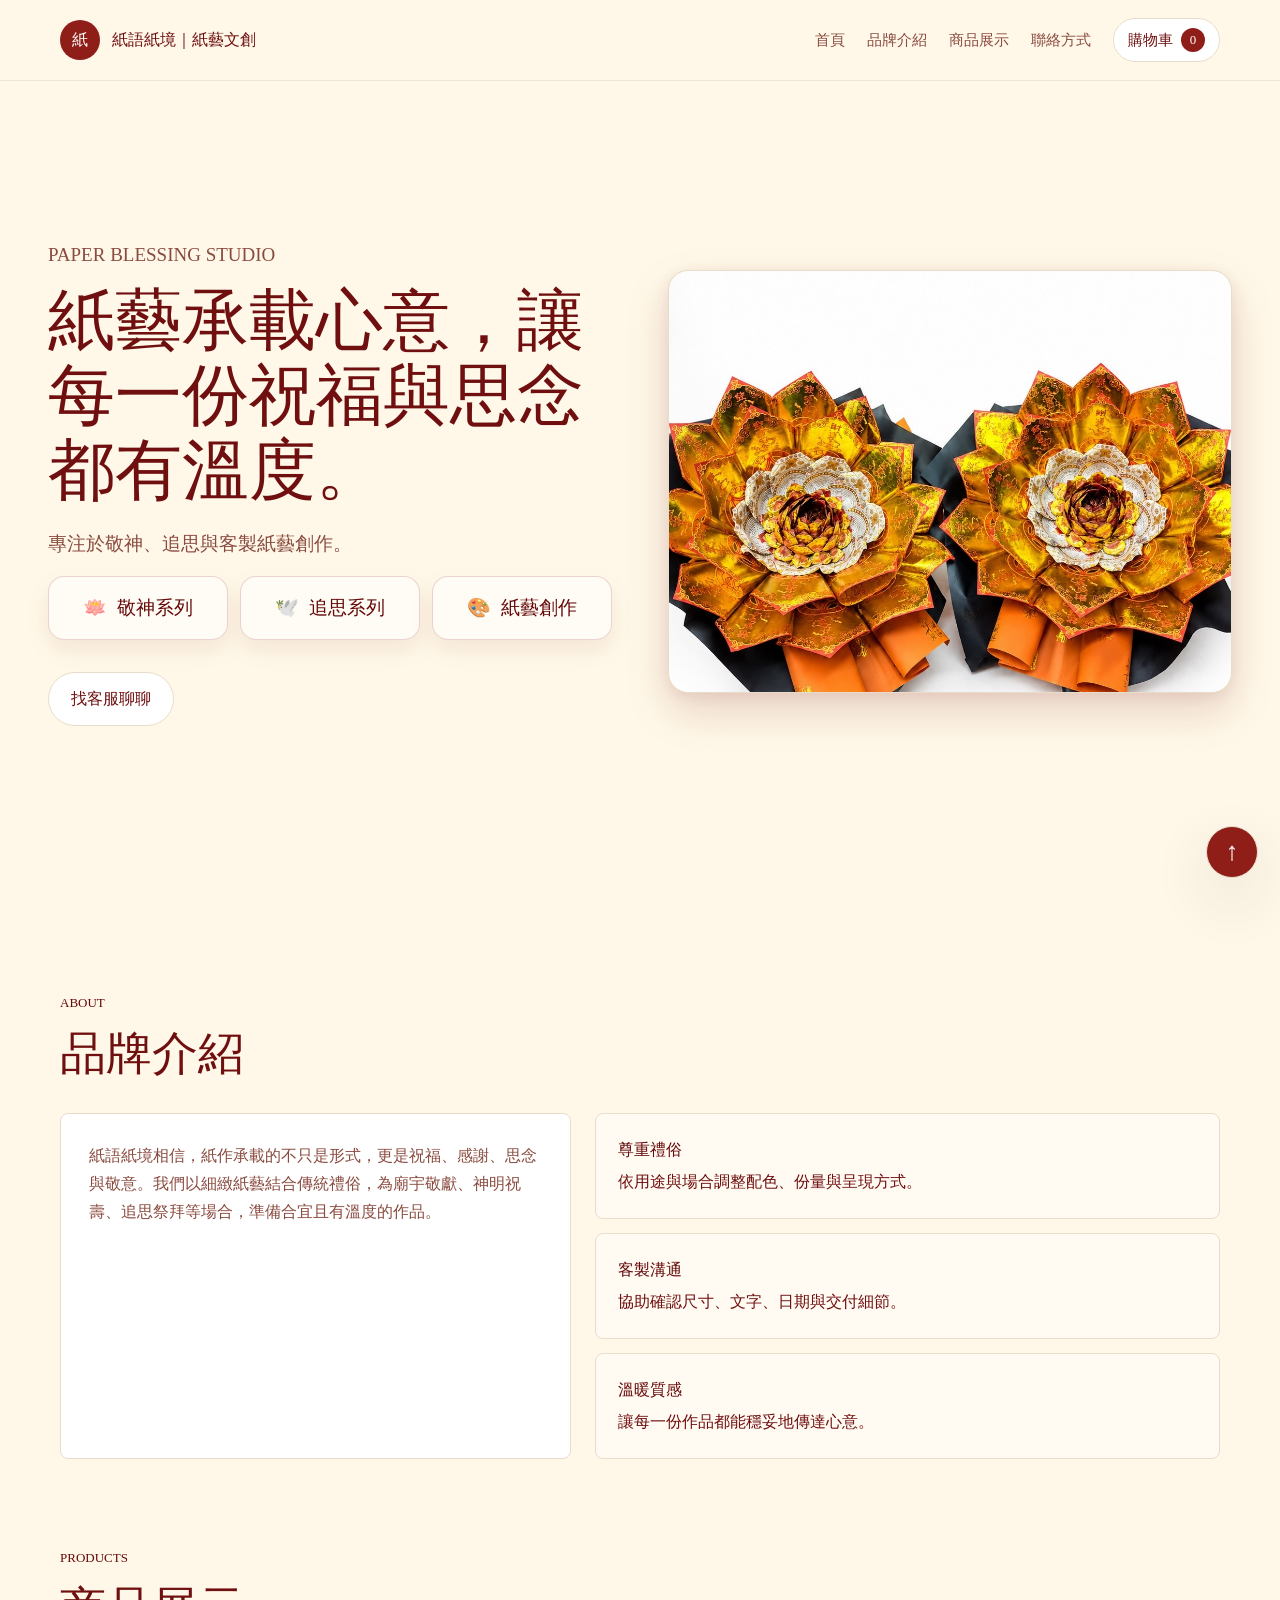
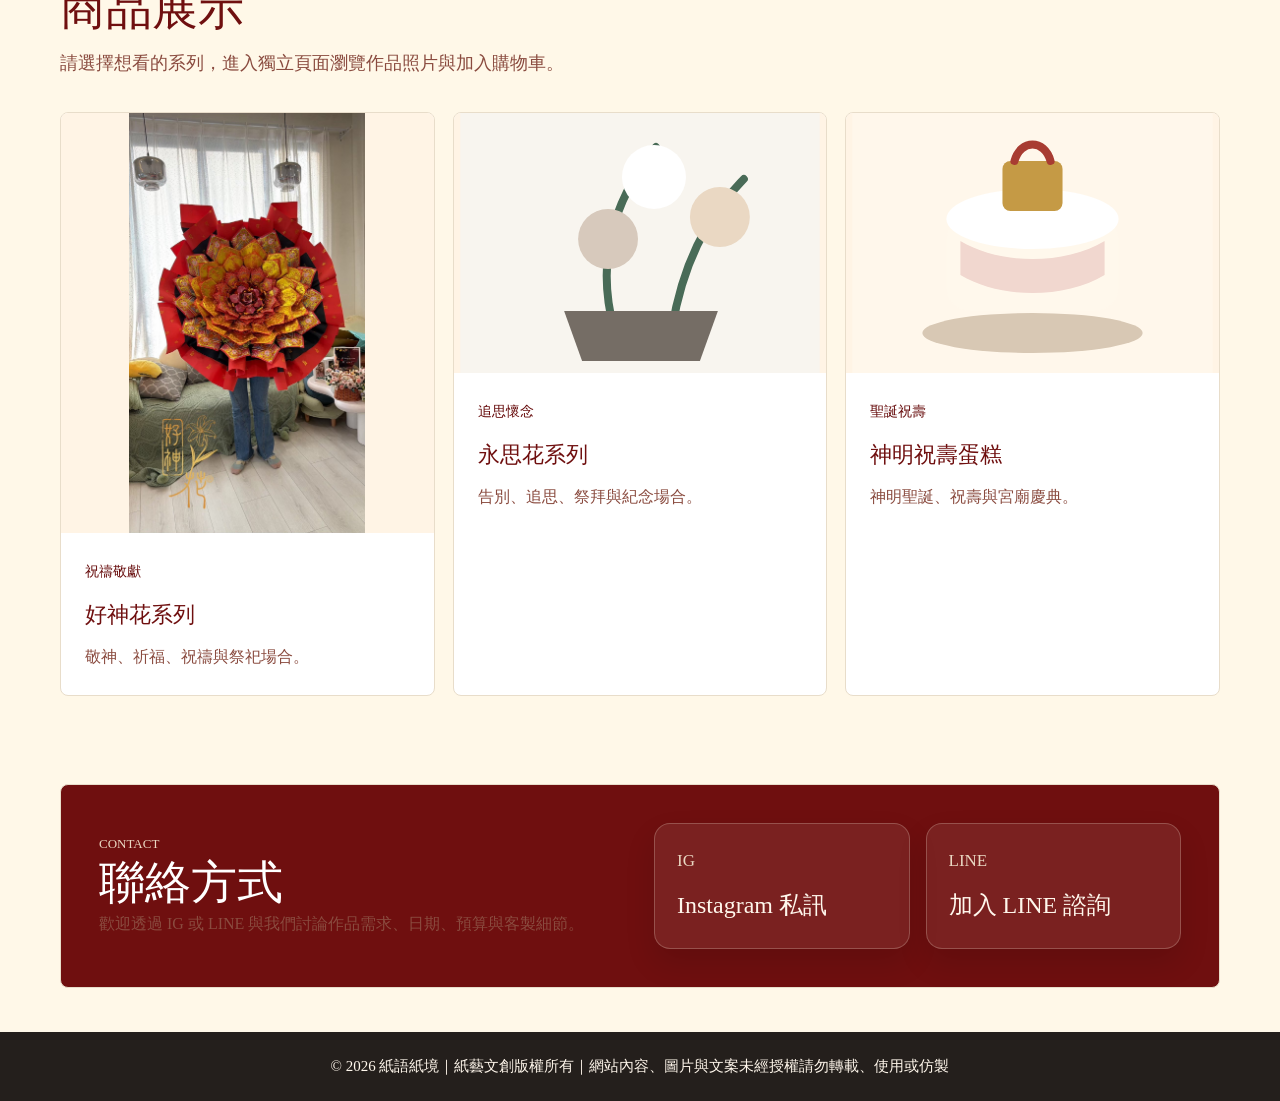
==== index.html @ ad684baf "Add files via upload" ====
<!doctype html>
<html lang="zh-Hant">
  <head>
    <meta charset="utf-8" />
    <meta name="viewport" content="width=device-width, initial-scale=1" />
    <title>紙語紙境｜紙藝文創｜好神花・永思花・神明祝壽蛋糕</title>
    <meta name="description" content="紙語紙境提供好神花、永思花與神明祝壽蛋糕，承接祝福、追思與敬意。" />
    <link rel="stylesheet" href="./styles.css" />
  </head>
  <body data-protect-page oncontextmenu="return false" onselectstart="return false" ondragstart="return false">
    <header class="site-header">
      <div class="wrap nav">
        <a class="brand" href="#home" aria-label="紙語紙境首頁"><span class="mark">紙</span><span>紙語紙境｜紙藝文創</span></a>
        <nav class="links" aria-label="主要導覽">
          <a href="#home">首頁</a>
          <a href="#about">品牌介紹</a>
          <a href="#products">商品展示</a>
          <a href="#contact">聯絡方式</a>
          <button class="cart-button" type="button" data-cart-open aria-label="開啟購物車">購物車 <span data-cart-count>0</span></button>
        </nav>
      </div>
    </header>
    <main>
      <section id="home" class="wrap hero">
        <div><p class="eyebrow">Paper Blessing Studio</p><h1>紙藝承載心意，讓每一份祝福與思念都有溫度。</h1><p class="hero-subtitle">專注於敬神、追思與客製紙藝創作。</p><div class="hero-series-cards" aria-label="服務分類"><a href="./god-flower.html">🪷<span>敬神系列</span></a><a href="./memorial-flower.html">🕊️<span>追思系列</span></a><a href="./index.html#products">🎨<span>紙藝創作</span></a></div><div class="actions"><a class="btn secondary" href="#contact">找客服聊聊</a></div></div>
        <div class="visual"><img oncontextmenu="return false" draggable="false" src="./assets/home-hero-flowers.jpg" alt="好神花紙藝花作品" /></div>
      </section>
      <section id="about" class="wrap section"><div class="heading"><p class="eyebrow">About</p><h2>品牌介紹</h2></div><div class="about-grid"><div class="panel"><p>紙語紙境相信，紙作承載的不只是形式，更是祝福、感謝、思念與敬意。我們以細緻紙藝結合傳統禮俗，為廟宇敬獻、神明祝壽、追思祭拜等場合，準備合宜且有溫度的作品。</p></div><ul class="values"><li><strong>尊重禮俗</strong><span>依用途與場合調整配色、份量與呈現方式。</span></li><li><strong>客製溝通</strong><span>協助確認尺寸、文字、日期與交付細節。</span></li><li><strong>溫暖質感</strong><span>讓每一份作品都能穩妥地傳達心意。</span></li></ul></div></section>
                  <section id="products" class="wrap section">
        <div class="heading">
          <p class="eyebrow">Products</p>
          <h2>商品展示</h2>
          <p class="section-note">請選擇想看的系列，進入獨立頁面瀏覽作品照片與加入購物車。</p>
        </div>
        <div class="series-link-grid">
          <a class="series-link-card" href="./god-flower.html">
            <img oncontextmenu="return false" draggable="false" src="./assets/god-flower-real.jpg" alt="好神花系列" />
            <div><span class="tag">祝禱敬獻</span><h3>好神花系列</h3><p>敬神、祈福、祝禱與祭祀場合。</p></div>
          </a>
          <a class="series-link-card" href="./memorial-flower.html">
            <img oncontextmenu="return false" draggable="false" src="./assets/memorial-flower.svg" alt="永思花系列" />
            <div><span class="tag">追思懷念</span><h3>永思花系列</h3><p>告別、追思、祭拜與紀念場合。</p></div>
          </a>
          <a class="series-link-card" href="./blessing-cake.html">
            <img oncontextmenu="return false" draggable="false" src="./assets/blessing-cake.svg" alt="神明祝壽蛋糕" />
            <div><span class="tag">聖誕祝壽</span><h3>神明祝壽蛋糕</h3><p>神明聖誕、祝壽與宮廟慶典。</p></div>
          </a>
        </div>
      </section>

<section id="contact" class="wrap section"><div class="contact contact-cards-section"><div><p class="eyebrow">Contact</p><h2>聯絡方式</h2><p>歡迎透過 IG 或 LINE 與我們討論作品需求、日期、預算與客製細節。</p></div><div class="contact-card-grid"><a class="contact-card-button" href="https://www.instagram.com/" target="_blank" rel="noopener"><span>IG</span><strong>Instagram 私訊</strong></a><a class="contact-card-button" href="https://line.me/R/ti/p/@paperblessing" target="_blank" rel="noopener"><span>LINE</span><strong>加入 LINE 諮詢</strong></a></div></div></section>
    </main>
    <aside class="cart-drawer" data-cart-drawer aria-hidden="true" aria-label="購物車"><div class="cart-panel"><div class="cart-head"><div><p class="eyebrow">Cart</p><h2>購物車</h2></div><button class="icon-btn" type="button" data-cart-close aria-label="關閉購物車">×</button></div><div class="cart-items" data-cart-items></div><form class="order-form" data-order-form><label>姓名<input name="name" type="text" placeholder="請輸入姓名" required /></label><label>電話<input name="phone" type="tel" placeholder="請輸入聯絡電話" required /></label><label>需求日期<input name="date" type="date" /></label><label>備註<textarea name="note" rows="4" placeholder="用途、地點、預算、想要的色系或尺寸"></textarea></label><button class="btn primary" type="submit">產生訂單內容</button></form><div class="order-output" data-order-output hidden><strong>訂單內容</strong><textarea data-order-text rows="8" readonly></textarea><button class="btn secondary" type="button" data-copy-order>複製訂單內容</button></div></div></aside>
    <footer class="site-footer simple-footer">
      <div class="wrap copyright-line">© 2026 紙語紙境｜紙藝文創版權所有｜網站內容、圖片與文案未經授權請勿轉載、使用或仿製</div>
    </footer>
    <script src="./script.js"></script>
      <button class="back-top is-visible" type="button" data-back-top aria-label="回到最上方">↑</button>
  </body>
</html>
---- styles.css ----
@font-face{font-family:"851 Tegaki";src:local("851 Tegaki"),local("851手寫"),local("851 手寫"),url("./assets/fonts/851tegaki-zatsu-normal.woff") format("woff");font-weight:400;font-style:normal;font-display:block}
:root{--brand-font:"851 Tegaki","851 手寫","851手寫","DFKai-SB","標楷體",serif;--ink:#6f0f0f;--muted:#8a4b3f;--paper:#fff8e8;--white:#fff;--line:#e8ddca;--red:#8f1d18;--redDark:#650909;--gold:#c59a45;--green:#496b57;--blush:#f1d7cf;--shadow:0 22px 60px rgba(41,35,31,.12)}*{box-sizing:border-box}html{scroll-behavior:smooth}body{margin:0;background:var(--paper);color:var(--ink);font-family:var(--brand-font);line-height:1.75}body.cart-open{overflow:hidden}button,input,textarea{font:inherit}a{color:inherit;text-decoration:none}img{display:block;max-width:100%}.wrap{width:min(1160px,calc(100% - 40px));margin:auto}.site-header{position:sticky;top:0;z-index:10;background:rgba(251,247,239,.94);backdrop-filter:blur(14px);border-bottom:1px solid rgba(232,221,202,.7)}.nav{display:flex;align-items:center;justify-content:space-between;padding:18px 0}.brand{display:flex;align-items:center;gap:12px;font-weight:900}.mark{display:grid;place-items:center;width:40px;height:40px;border-radius:50%;background:var(--red);color:white}.links{display:flex;align-items:center;gap:22px;color:var(--muted);font-size:15px}.links a:hover{color:var(--redDark)}.cart-button{display:inline-flex;align-items:center;gap:8px;border:1px solid var(--line);border-radius:999px;background:white;color:var(--ink);padding:8px 14px;font-weight:900;cursor:pointer}.cart-button span{display:grid;place-items:center;min-width:24px;height:24px;border-radius:999px;background:var(--red);color:white;font-size:13px}.hero{display:grid;grid-template-columns:1fr 1fr;gap:48px;align-items:center;min-height:calc(100vh - 77px);padding:54px 0 76px}.eyebrow{margin:0 0 12px;color:var(--redDark);font-size:13px;font-weight:900;text-transform:uppercase}h1,h2,h3,p{overflow-wrap:anywhere}h1{margin:0;font-size:clamp(40px,6.6vw,76px);line-height:1.08}h2{margin:0;font-size:clamp(30px,4vw,46px);line-height:1.18}h3{margin:0 0 8px;font-size:22px}.hero p{max-width:620px;color:var(--muted);font-size:19px}.actions{display:flex;flex-wrap:wrap;gap:14px;margin-top:32px}.btn,.small-btn{display:inline-flex;align-items:center;justify-content:center;border:0;cursor:pointer;font-weight:900}.btn{min-height:48px;padding:12px 22px;border-radius:999px}.small-btn{min-height:40px;padding:10px 15px;border-radius:999px;background:var(--red);color:white}.primary{background:var(--red);color:white;box-shadow:0 14px 28px rgba(168,60,50,.22)}.secondary{background:white;border:1px solid var(--line);color:var(--ink)}.visual{overflow:hidden;border:1px solid var(--line);border-radius:8px;background:white;box-shadow:var(--shadow)}.section{padding:88px 0 0}.heading{max-width:760px;margin-bottom:32px}.about-grid{display:grid;grid-template-columns:.9fr 1.1fr;gap:24px}.panel,.card,.contact{border:1px solid var(--line);border-radius:8px;background:white}.panel{padding:28px}.panel p,.card p,.contact p{margin:0;color:var(--muted)}.values{display:grid;gap:14px;margin:0;padding:0;list-style:none}.values li{padding:22px;border:1px solid var(--line);border-radius:8px;background:#fffaf2}.values strong{display:block;color:var(--redDark);margin-bottom:4px}.products{display:grid;grid-template-columns:repeat(3,1fr);gap:18px}.art{display:grid;place-items:center;min-height:220px;background:#fff4e5}.art img{width:100%;height:auto;max-height:520px;object-fit:contain;background:#fff4e5}.body{padding:24px}.tag{display:inline-flex;margin-bottom:12px;color:var(--redDark);font-size:14px;font-weight:900}.product-action{display:flex;align-items:center;justify-content:space-between;gap:14px;margin-top:20px;color:var(--redDark);font-weight:900}.contact{display:grid;grid-template-columns:1fr auto;gap:28px;align-items:center;margin-bottom:44px;padding:38px;background:var(--ink);color:white}.contact .eyebrow,.contact p{color:#ead8c3}.contact-list{display:grid;gap:8px;margin-top:18px;color:#fff7ec}.site-footer{margin-top:36px;background:#241f1c;color:#fff7ec}.footer-grid{display:grid;grid-template-columns:1.35fr 1fr 1fr 1.15fr;gap:28px;padding:42px 0 30px}.footer-brand p{max-width:360px;margin:16px 0 0;color:#ead8c3}.site-footer h3{margin:0 0 12px;font-size:18px;color:white}.site-footer ul{display:grid;gap:8px;margin:0;padding:0;list-style:none;color:#ead8c3}.footer-bottom{display:flex;justify-content:space-between;gap:18px;padding:20px 0;border-top:1px solid rgba(232,216,195,.22);color:#d8c8b4}.cart-drawer{position:fixed;inset:0;z-index:30;display:none;background:rgba(41,35,31,.42);backdrop-filter:blur(4px)}.cart-drawer.is-open{display:block}.cart-panel{position:absolute;right:0;top:0;width:min(100%,460px);height:100%;overflow:auto;background:var(--paper);box-shadow:var(--shadow);padding:26px}.cart-head{display:flex;align-items:flex-start;justify-content:space-between;gap:18px;margin-bottom:20px}.icon-btn{width:42px;height:42px;border:1px solid var(--line);border-radius:50%;background:white;color:var(--ink);font-size:28px;line-height:1;cursor:pointer}.cart-items{display:grid;gap:12px;margin-bottom:20px}.cart-empty{padding:18px;border:1px dashed var(--line);border-radius:8px;color:var(--muted);background:white}.cart-item{display:grid;grid-template-columns:1fr auto;gap:12px;align-items:center;padding:16px;border:1px solid var(--line);border-radius:8px;background:white}.cart-item strong{display:block}.qty{display:flex;align-items:center;gap:8px}.qty button{width:30px;height:30px;border:1px solid var(--line);border-radius:50%;background:#fffaf2;cursor:pointer}.remove{grid-column:1 / -1;justify-self:start;border:0;background:transparent;color:var(--redDark);font-weight:900;cursor:pointer;padding:0}.order-form{display:grid;gap:12px}.order-form label{display:grid;gap:6px;color:var(--ink);font-weight:900}.order-form input,.order-form textarea,.order-output textarea{width:100%;border:1px solid var(--line);border-radius:8px;background:white;color:var(--ink);padding:12px}.order-output{display:grid;gap:10px;margin-top:18px}.order-output textarea{resize:vertical}.toast{position:fixed;left:50%;bottom:24px;z-index:40;transform:translateX(-50%);padding:12px 18px;border-radius:999px;background:var(--ink);color:white;box-shadow:var(--shadow);font-weight:900}@media(max-width:880px){.nav{align-items:flex-start;flex-direction:column;gap:14px}.links{flex-wrap:wrap}.hero,.about-grid,.contact{grid-template-columns:1fr}.hero{min-height:auto}.products,.series-link-grid,.gallery-grid{grid-template-columns:1fr}.series-layout{grid-template-columns:1fr}.series-copy{position:static}.photo-grid{grid-template-columns:1fr}.footer-grid{grid-template-columns:1fr 1fr}.footer-bottom{flex-direction:column}}@media(max-width:520px){.wrap{width:min(100% - 28px,1160px)}h1{font-size:39px}.btn{width:100%}.contact{padding:24px}.product-action{align-items:flex-start;flex-direction:column}.small-btn{width:100%}.cart-panel{padding:20px}.footer-grid{grid-template-columns:1fr}}
.card:first-child .art{background:#fff4e5}.card:first-child .art img{padding:0;max-height:none}

.section-note{margin:12px 0 0;color:var(--muted);font-size:18px}.product-tabs{display:flex;flex-wrap:wrap;gap:12px;margin:0 0 22px}.tab-button{min-height:46px;padding:10px 18px;border:1px solid var(--line);border-radius:999px;background:white;color:var(--ink);font-weight:900;cursor:pointer}.tab-button.is-active{background:var(--red);border-color:var(--red);color:white;box-shadow:0 12px 24px rgba(168,60,50,.18)}.series-panels{border:1px solid var(--line);border-radius:8px;background:white;overflow:hidden}.series-panel{padding:28px}.series-layout{display:grid;grid-template-columns:320px 1fr;gap:26px;align-items:start}.series-copy{position:sticky;top:118px;padding:22px;border:1px solid var(--line);border-radius:8px;background:#fffaf2}.series-copy p{margin:0;color:var(--muted)}.photo-grid{display:grid;grid-template-columns:repeat(2,minmax(0,1fr));gap:18px}.photo-card{margin:0;border:1px solid var(--line);border-radius:8px;background:#fffaf2;overflow:hidden}.photo-card img{width:100%;height:auto;object-fit:contain;background:#fffaf2}.large-photo{grid-column:1 / -1}.photo-card figcaption{padding:12px 14px;color:var(--muted);font-weight:900}.empty-photo{display:grid;place-items:center;min-height:260px;border:1px dashed var(--line);border-radius:8px;background:#fffaf2;color:var(--muted);font-weight:900;text-align:center;padding:20px}

.simple-footer{margin-top:36px;background:#241f1c;color:#fff7ec}.copyright-line{padding:22px 0;text-align:center;font-size:15px;line-height:1.7}

.series-link-grid{display:grid;grid-template-columns:repeat(3,minmax(0,1fr));gap:18px}.series-link-card{overflow:hidden;border:1px solid var(--line);border-radius:8px;background:white;transition:transform .18s ease,box-shadow .18s ease}.series-link-card:hover{transform:translateY(-3px);box-shadow:var(--shadow)}.series-link-card img{width:100%;height:260px;object-fit:contain;background:#fff4e5}.series-link-card:first-child img{height:auto;max-height:420px;object-fit:contain}.series-link-card div{padding:24px}.series-link-card p{margin:0;color:var(--muted)}.series-hero-page{padding:60px 0 8px}.back-link{display:inline-flex;margin-bottom:22px;color:var(--redDark);font-weight:900}.series-page-heading{max-width:820px}.series-page-heading p{color:var(--muted);font-size:19px}.series-gallery-section{padding-top:56px}.gallery-grid{display:grid;grid-template-columns:repeat(2,minmax(0,1fr));gap:20px}.gallery-card{margin:0;border:1px solid var(--line);border-radius:8px;background:white;overflow:hidden}.gallery-card img{width:100%;height:auto;object-fit:contain;background:#fff4e5}.featured-gallery{grid-column:1 / -1}.gallery-card figcaption{padding:14px 16px;color:var(--muted);font-weight:900}

.back-top{position:fixed;right:22px;bottom:22px;z-index:999;display:grid;place-items:center;width:52px;height:52px;border:1px solid var(--line);border-radius:50%;background:var(--red);color:white;box-shadow:var(--shadow);font-size:26px;font-weight:900;cursor:pointer;opacity:1;pointer-events:auto;transform:none;transition:background .18s ease}.back-top.is-visible{opacity:1;pointer-events:auto;transform:none}.back-top:hover{background:var(--redDark)}@media(max-width:520px){.back-top{right:16px;bottom:16px;width:44px;height:44px}}

body[data-protect-page]{-webkit-user-select:none;-moz-user-select:none;user-select:none;-webkit-touch-callout:none}body[data-protect-page] img{-webkit-user-drag:none;user-drag:none;pointer-events:none}input,textarea{user-select:text;-webkit-user-select:text;-moz-user-select:text}

.hero .visual img{width:100%;height:auto;object-fit:contain;background:#fff4e5}

.hero-subtitle{margin-bottom:10px}.hero-keywords{display:flex;flex-wrap:wrap;gap:8px 10px;max-width:640px;margin:0 0 28px;color:var(--muted);font-size:19px;line-height:1.7}.hero-keywords span{display:inline-flex;white-space:nowrap}.hero-keywords span:not(:last-child)::after{content:"｜";margin-left:10px;color:#b79a7d}@media(max-width:520px){.hero-keywords{font-size:17px;gap:6px 8px}.hero-keywords span:not(:last-child)::after{margin-left:8px}}

/* force 851 font */
html,body,button,input,textarea,select,a,h1,h2,h3,p,span,li,strong,small,figcaption{font-family:var(--brand-font)!important}

/* refined paper palette and lighter handwriting weight */
html,body{background:#fff8e8;color:#6f0f0f;font-synthesis:none;text-rendering:optimizeLegibility}h1,h2,h3,.brand,.links,.eyebrow,.tag,.btn,.small-btn,.cart-button,strong{font-weight:400!important}.btn,.small-btn,.cart-button{letter-spacing:0}.hero p,.section-note,.hero-keywords,.panel p,.card p,.contact p{color:#8a4b3f}.site-header{background:rgba(255,248,232,.94)}

/* hero visual fine tuning */
.hero h1{font-size:clamp(36px,5.8vw,67px);line-height:1.12}.hero .visual{border-radius:20px;box-shadow:0 18px 44px rgba(111,15,15,.16),0 4px 14px rgba(111,15,15,.08)}.hero .visual img{border-radius:20px}
@media(max-width:520px){.hero h1{font-size:35px}}

.hero-series-cards{display:grid;grid-template-columns:repeat(3,minmax(0,1fr));gap:12px;max-width:620px;margin:16px 0 30px}.hero-series-cards a{display:flex;align-items:center;gap:10px;min-height:62px;padding:14px 16px;border:1px solid rgba(143,29,24,.18);border-radius:16px;background:rgba(255,255,255,.58);box-shadow:0 10px 24px rgba(111,15,15,.08);color:var(--redDark);font-size:19px}.hero-series-cards a span{white-space:nowrap}.hero-series-cards a:hover{transform:translateY(-2px);box-shadow:0 14px 30px rgba(111,15,15,.12)}@media(max-width:720px){.hero-series-cards{grid-template-columns:1fr}.hero-series-cards a{justify-content:center}}

/* hero 50-50 layout and centered category cards */
.hero{grid-template-columns:minmax(0,1fr) minmax(0,1fr)!important}.hero > div{min-width:0}.hero-series-cards a{justify-content:center;text-align:center}.hero-series-cards a span{display:inline-flex;text-align:center}.hero .visual{width:100%}.hero .visual img{width:100%;display:block}

/* strict hero 50-50 layout */
@media (min-width: 881px){
  .hero.wrap{width:min(1480px,calc(100% - 80px));grid-template-columns:calc(50% - 24px) calc(50% - 24px)!important;gap:48px!important;align-items:center}
  .hero.wrap > div:first-child,.hero.wrap > .visual{width:100%;max-width:none;min-width:0}
  .hero .visual{justify-self:stretch;align-self:center}
  .hero .visual img{width:100%;height:auto;display:block}
}

/* balanced hero image frame */
@media (min-width: 881px){
  .hero.wrap{width:min(1440px,calc(100% - 96px));grid-template-columns:minmax(0,1fr) minmax(0,1fr)!important;gap:56px!important;align-items:center}
  .hero .visual{width:100%;aspect-ratio:4/3;overflow:hidden;border-radius:20px;background:#fff8e8}
  .hero .visual img{width:100%;height:100%!important;object-fit:cover;object-position:center;border-radius:20px}
}

.contact-cards-section{grid-template-columns:1fr 1fr}.contact-card-grid{display:grid;grid-template-columns:repeat(2,minmax(0,1fr));gap:16px}.contact-card-button{display:grid;gap:8px;align-content:center;min-height:116px;padding:22px;border:1px solid rgba(255,248,232,.22);border-radius:16px;background:rgba(255,248,232,.08);color:#fff7ec;box-shadow:0 14px 30px rgba(0,0,0,.12);transition:transform .18s ease,background .18s ease}.contact-card-button:hover{transform:translateY(-2px);background:rgba(255,248,232,.14)}.contact-card-button span{font-size:17px;color:#ead8c3}.contact-card-button strong{font-size:24px;font-weight:400!important}@media(max-width:880px){.contact-cards-section{grid-template-columns:1fr}.contact-card-grid{grid-template-columns:1fr}}
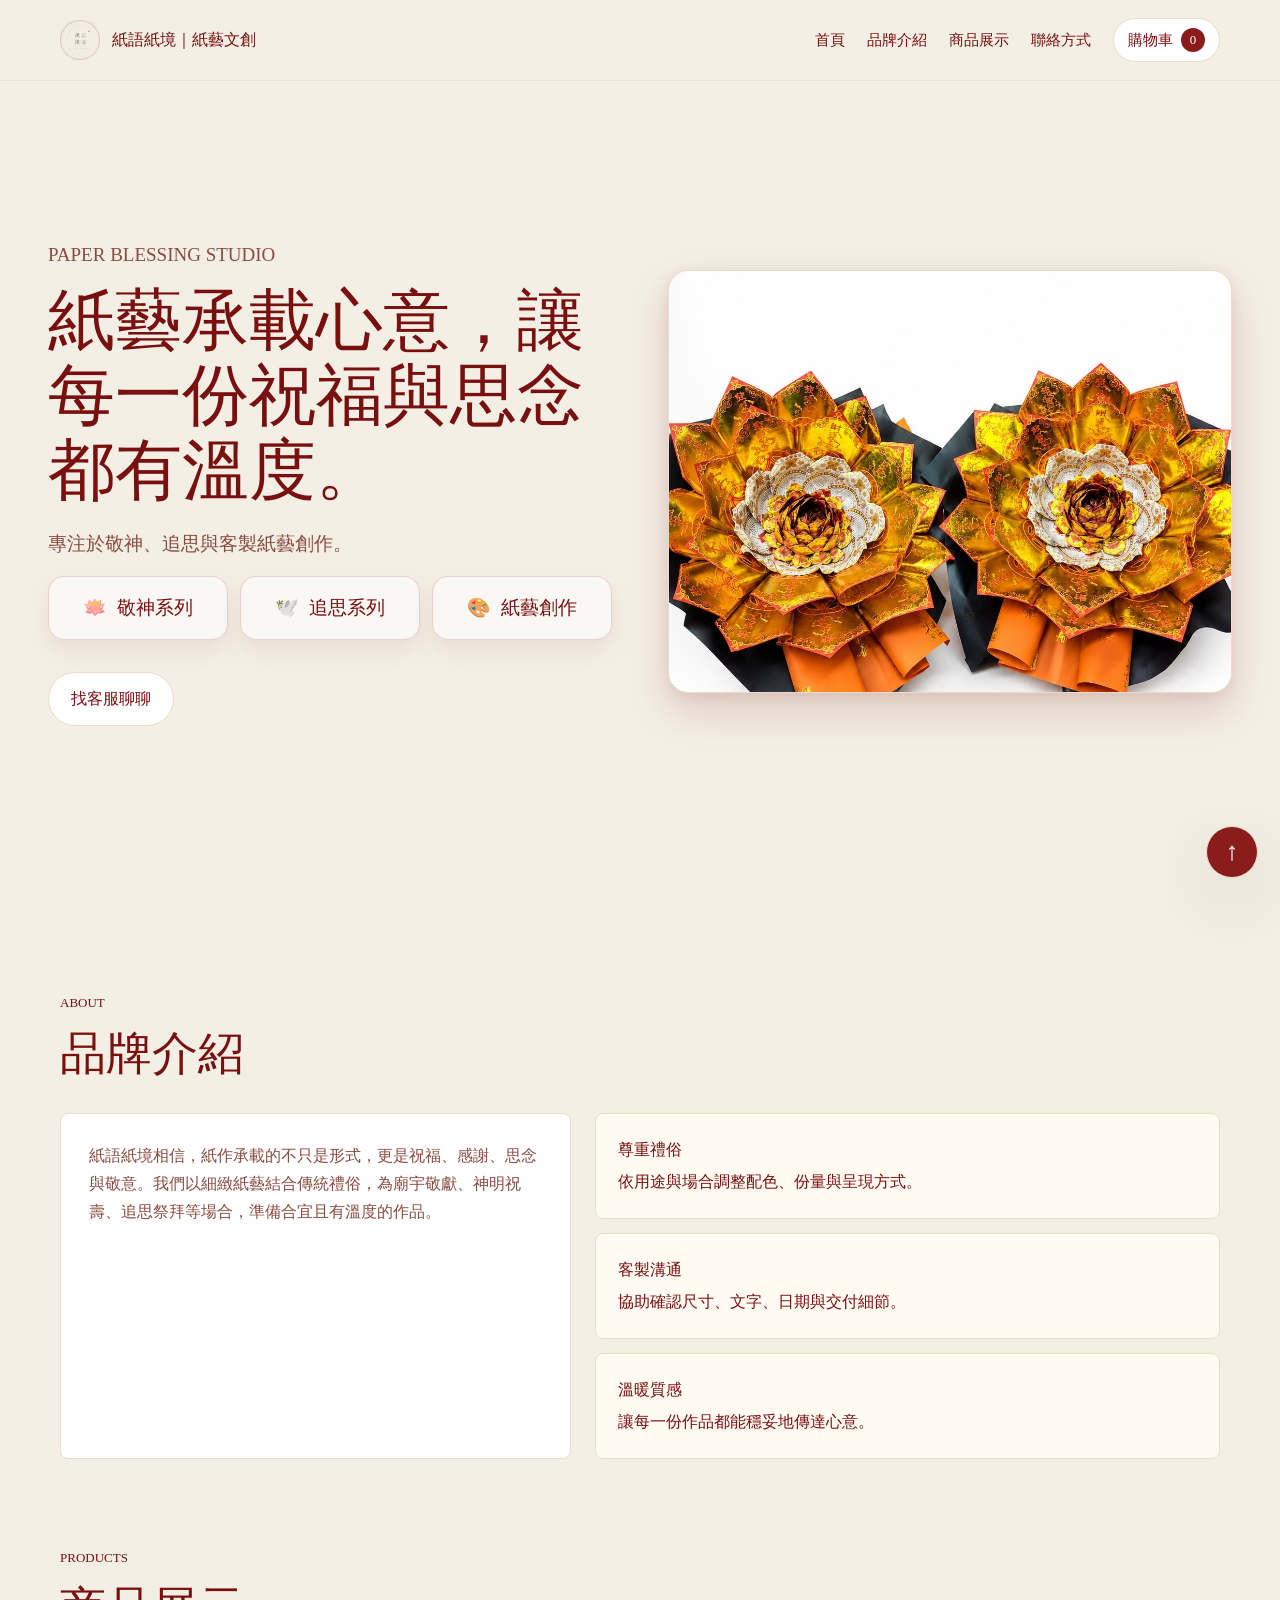
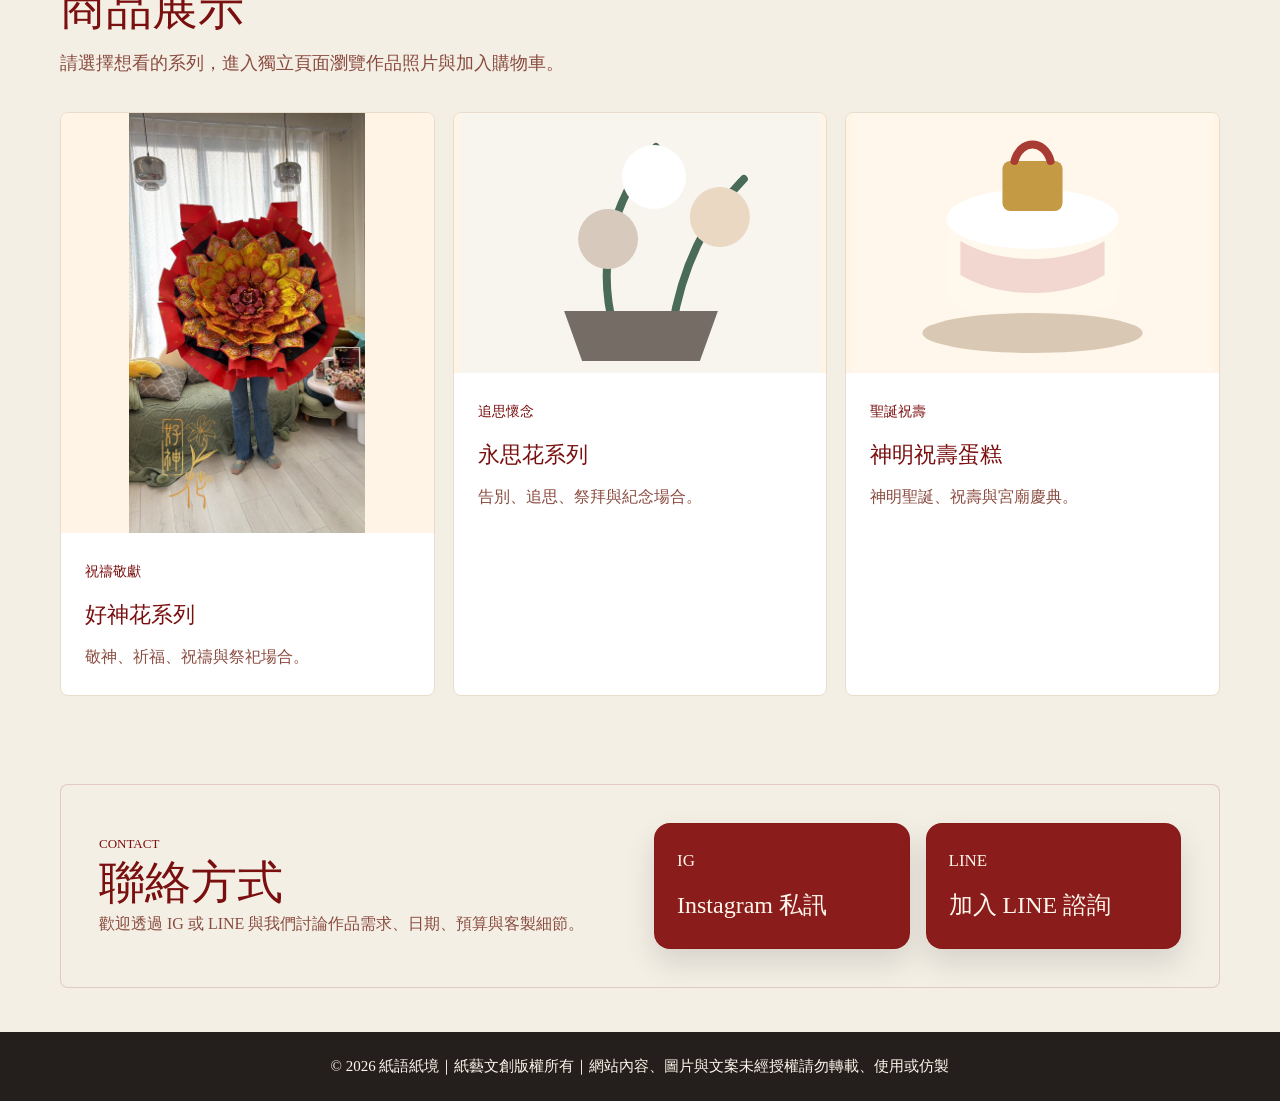
==== commit f9677c45: "Add files via upload" ====
--- a/index.html
+++ b/index.html
@@ -10,7 +10,7 @@
   <body data-protect-page oncontextmenu="return false" onselectstart="return false" ondragstart="return false">
     <header class="site-header">
       <div class="wrap nav">
-        <a class="brand" href="#home" aria-label="紙語紙境首頁"><span class="mark">紙</span><span>紙語紙境｜紙藝文創</span></a>
+        <a class="brand" href="#home" aria-label="紙語紙境首頁"><span class="mark logo-mark"><img src="./assets/paper-realm-logo.jpg" alt="紙語紙境 Logo" /></span><span>紙語紙境｜紙藝文創</span></a>
         <nav class="links" aria-label="主要導覽">
           <a href="#home">首頁</a>
           <a href="#about">品牌介紹</a>
@@ -48,7 +48,7 @@
         </div>
       </section>
 
-<section id="contact" class="wrap section"><div class="contact contact-cards-section"><div><p class="eyebrow">Contact</p><h2>聯絡方式</h2><p>歡迎透過 IG 或 LINE 與我們討論作品需求、日期、預算與客製細節。</p></div><div class="contact-card-grid"><a class="contact-card-button" href="https://www.instagram.com/" target="_blank" rel="noopener"><span>IG</span><strong>Instagram 私訊</strong></a><a class="contact-card-button" href="https://line.me/R/ti/p/@paperblessing" target="_blank" rel="noopener"><span>LINE</span><strong>加入 LINE 諮詢</strong></a></div></div></section>
+<section id="contact" class="wrap section"><div class="contact contact-cards-section"><div><p class="eyebrow">Contact</p><h2>聯絡方式</h2><p>歡迎透過 IG 或 LINE 與我們討論作品需求、日期、預算與客製細節。</p></div><div class="contact-card-grid"><a class="contact-card-button" href="https://www.instagram.com/realmofpaper?igsh=MXI4dmJvZ3Zob2F2cw%3D%3D&utm_source=qr" target="_blank" rel="noopener"><span>IG</span><strong>Instagram 私訊</strong></a><a class="contact-card-button" href="https://qr-official.line.me/gs/M_270tuhyi_GW.png?oat_content=qr" target="_blank" rel="noopener"><span>LINE</span><strong>加入 LINE 諮詢</strong></a></div></div></section>
     </main>
     <aside class="cart-drawer" data-cart-drawer aria-hidden="true" aria-label="購物車"><div class="cart-panel"><div class="cart-head"><div><p class="eyebrow">Cart</p><h2>購物車</h2></div><button class="icon-btn" type="button" data-cart-close aria-label="關閉購物車">×</button></div><div class="cart-items" data-cart-items></div><form class="order-form" data-order-form><label>姓名<input name="name" type="text" placeholder="請輸入姓名" required /></label><label>電話<input name="phone" type="tel" placeholder="請輸入聯絡電話" required /></label><label>需求日期<input name="date" type="date" /></label><label>備註<textarea name="note" rows="4" placeholder="用途、地點、預算、想要的色系或尺寸"></textarea></label><button class="btn primary" type="submit">產生訂單內容</button></form><div class="order-output" data-order-output hidden><strong>訂單內容</strong><textarea data-order-text rows="8" readonly></textarea><button class="btn secondary" type="button" data-copy-order>複製訂單內容</button></div></div></aside>
     <footer class="site-footer simple-footer">
--- a/styles.css
+++ b/styles.css
@@ -1,5 +1,5 @@
 @font-face{font-family:"851 Tegaki";src:local("851 Tegaki"),local("851手寫"),local("851 手寫"),url("./assets/fonts/851tegaki-zatsu-normal.woff") format("woff");font-weight:400;font-style:normal;font-display:block}
-:root{--brand-font:"851 Tegaki","851 手寫","851手寫","DFKai-SB","標楷體",serif;--ink:#6f0f0f;--muted:#8a4b3f;--paper:#fff8e8;--white:#fff;--line:#e8ddca;--red:#8f1d18;--redDark:#650909;--gold:#c59a45;--green:#496b57;--blush:#f1d7cf;--shadow:0 22px 60px rgba(41,35,31,.12)}*{box-sizing:border-box}html{scroll-behavior:smooth}body{margin:0;background:var(--paper);color:var(--ink);font-family:var(--brand-font);line-height:1.75}body.cart-open{overflow:hidden}button,input,textarea{font:inherit}a{color:inherit;text-decoration:none}img{display:block;max-width:100%}.wrap{width:min(1160px,calc(100% - 40px));margin:auto}.site-header{position:sticky;top:0;z-index:10;background:rgba(251,247,239,.94);backdrop-filter:blur(14px);border-bottom:1px solid rgba(232,221,202,.7)}.nav{display:flex;align-items:center;justify-content:space-between;padding:18px 0}.brand{display:flex;align-items:center;gap:12px;font-weight:900}.mark{display:grid;place-items:center;width:40px;height:40px;border-radius:50%;background:var(--red);color:white}.links{display:flex;align-items:center;gap:22px;color:var(--muted);font-size:15px}.links a:hover{color:var(--redDark)}.cart-button{display:inline-flex;align-items:center;gap:8px;border:1px solid var(--line);border-radius:999px;background:white;color:var(--ink);padding:8px 14px;font-weight:900;cursor:pointer}.cart-button span{display:grid;place-items:center;min-width:24px;height:24px;border-radius:999px;background:var(--red);color:white;font-size:13px}.hero{display:grid;grid-template-columns:1fr 1fr;gap:48px;align-items:center;min-height:calc(100vh - 77px);padding:54px 0 76px}.eyebrow{margin:0 0 12px;color:var(--redDark);font-size:13px;font-weight:900;text-transform:uppercase}h1,h2,h3,p{overflow-wrap:anywhere}h1{margin:0;font-size:clamp(40px,6.6vw,76px);line-height:1.08}h2{margin:0;font-size:clamp(30px,4vw,46px);line-height:1.18}h3{margin:0 0 8px;font-size:22px}.hero p{max-width:620px;color:var(--muted);font-size:19px}.actions{display:flex;flex-wrap:wrap;gap:14px;margin-top:32px}.btn,.small-btn{display:inline-flex;align-items:center;justify-content:center;border:0;cursor:pointer;font-weight:900}.btn{min-height:48px;padding:12px 22px;border-radius:999px}.small-btn{min-height:40px;padding:10px 15px;border-radius:999px;background:var(--red);color:white}.primary{background:var(--red);color:white;box-shadow:0 14px 28px rgba(168,60,50,.22)}.secondary{background:white;border:1px solid var(--line);color:var(--ink)}.visual{overflow:hidden;border:1px solid var(--line);border-radius:8px;background:white;box-shadow:var(--shadow)}.section{padding:88px 0 0}.heading{max-width:760px;margin-bottom:32px}.about-grid{display:grid;grid-template-columns:.9fr 1.1fr;gap:24px}.panel,.card,.contact{border:1px solid var(--line);border-radius:8px;background:white}.panel{padding:28px}.panel p,.card p,.contact p{margin:0;color:var(--muted)}.values{display:grid;gap:14px;margin:0;padding:0;list-style:none}.values li{padding:22px;border:1px solid var(--line);border-radius:8px;background:#fffaf2}.values strong{display:block;color:var(--redDark);margin-bottom:4px}.products{display:grid;grid-template-columns:repeat(3,1fr);gap:18px}.art{display:grid;place-items:center;min-height:220px;background:#fff4e5}.art img{width:100%;height:auto;max-height:520px;object-fit:contain;background:#fff4e5}.body{padding:24px}.tag{display:inline-flex;margin-bottom:12px;color:var(--redDark);font-size:14px;font-weight:900}.product-action{display:flex;align-items:center;justify-content:space-between;gap:14px;margin-top:20px;color:var(--redDark);font-weight:900}.contact{display:grid;grid-template-columns:1fr auto;gap:28px;align-items:center;margin-bottom:44px;padding:38px;background:var(--ink);color:white}.contact .eyebrow,.contact p{color:#ead8c3}.contact-list{display:grid;gap:8px;margin-top:18px;color:#fff7ec}.site-footer{margin-top:36px;background:#241f1c;color:#fff7ec}.footer-grid{display:grid;grid-template-columns:1.35fr 1fr 1fr 1.15fr;gap:28px;padding:42px 0 30px}.footer-brand p{max-width:360px;margin:16px 0 0;color:#ead8c3}.site-footer h3{margin:0 0 12px;font-size:18px;color:white}.site-footer ul{display:grid;gap:8px;margin:0;padding:0;list-style:none;color:#ead8c3}.footer-bottom{display:flex;justify-content:space-between;gap:18px;padding:20px 0;border-top:1px solid rgba(232,216,195,.22);color:#d8c8b4}.cart-drawer{position:fixed;inset:0;z-index:30;display:none;background:rgba(41,35,31,.42);backdrop-filter:blur(4px)}.cart-drawer.is-open{display:block}.cart-panel{position:absolute;right:0;top:0;width:min(100%,460px);height:100%;overflow:auto;background:var(--paper);box-shadow:var(--shadow);padding:26px}.cart-head{display:flex;align-items:flex-start;justify-content:space-between;gap:18px;margin-bottom:20px}.icon-btn{width:42px;height:42px;border:1px solid var(--line);border-radius:50%;background:white;color:var(--ink);font-size:28px;line-height:1;cursor:pointer}.cart-items{display:grid;gap:12px;margin-bottom:20px}.cart-empty{padding:18px;border:1px dashed var(--line);border-radius:8px;color:var(--muted);background:white}.cart-item{display:grid;grid-template-columns:1fr auto;gap:12px;align-items:center;padding:16px;border:1px solid var(--line);border-radius:8px;background:white}.cart-item strong{display:block}.qty{display:flex;align-items:center;gap:8px}.qty button{width:30px;height:30px;border:1px solid var(--line);border-radius:50%;background:#fffaf2;cursor:pointer}.remove{grid-column:1 / -1;justify-self:start;border:0;background:transparent;color:var(--redDark);font-weight:900;cursor:pointer;padding:0}.order-form{display:grid;gap:12px}.order-form label{display:grid;gap:6px;color:var(--ink);font-weight:900}.order-form input,.order-form textarea,.order-output textarea{width:100%;border:1px solid var(--line);border-radius:8px;background:white;color:var(--ink);padding:12px}.order-output{display:grid;gap:10px;margin-top:18px}.order-output textarea{resize:vertical}.toast{position:fixed;left:50%;bottom:24px;z-index:40;transform:translateX(-50%);padding:12px 18px;border-radius:999px;background:var(--ink);color:white;box-shadow:var(--shadow);font-weight:900}@media(max-width:880px){.nav{align-items:flex-start;flex-direction:column;gap:14px}.links{flex-wrap:wrap}.hero,.about-grid,.contact{grid-template-columns:1fr}.hero{min-height:auto}.products,.series-link-grid,.gallery-grid{grid-template-columns:1fr}.series-layout{grid-template-columns:1fr}.series-copy{position:static}.photo-grid{grid-template-columns:1fr}.footer-grid{grid-template-columns:1fr 1fr}.footer-bottom{flex-direction:column}}@media(max-width:520px){.wrap{width:min(100% - 28px,1160px)}h1{font-size:39px}.btn{width:100%}.contact{padding:24px}.product-action{align-items:flex-start;flex-direction:column}.small-btn{width:100%}.cart-panel{padding:20px}.footer-grid{grid-template-columns:1fr}}
+:root{--brand-font:"851 Tegaki","851 手寫","851手寫","DFKai-SB","標楷體",serif;--ink:#7A0F0F;--muted:#8a4b3f;--paper:#F4EFE5;--white:#fff;--line:#e8ddca;--red:#8B1C1C;--redDark:#7A0F0F;--gold:#c59a45;--green:#496b57;--blush:#f1d7cf;--shadow:0 22px 60px rgba(41,35,31,.12)}*{box-sizing:border-box}html{scroll-behavior:smooth}body{margin:0;background:var(--paper);color:var(--ink);font-family:var(--brand-font);line-height:1.75}body.cart-open{overflow:hidden}button,input,textarea{font:inherit}a{color:inherit;text-decoration:none}img{display:block;max-width:100%}.wrap{width:min(1160px,calc(100% - 40px));margin:auto}.site-header{position:sticky;top:0;z-index:10;background:rgba(251,247,239,.94);backdrop-filter:blur(14px);border-bottom:1px solid rgba(232,221,202,.7)}.nav{display:flex;align-items:center;justify-content:space-between;padding:18px 0}.brand{display:flex;align-items:center;gap:12px;font-weight:900}.mark{display:grid;place-items:center;width:40px;height:40px;border-radius:50%;background:var(--red);color:white}.links{display:flex;align-items:center;gap:22px;color:var(--muted);font-size:15px}.links a:hover{color:var(--redDark)}.cart-button{display:inline-flex;align-items:center;gap:8px;border:1px solid var(--line);border-radius:999px;background:white;color:var(--ink);padding:8px 14px;font-weight:900;cursor:pointer}.cart-button span{display:grid;place-items:center;min-width:24px;height:24px;border-radius:999px;background:var(--red);color:white;font-size:13px}.hero{display:grid;grid-template-columns:1fr 1fr;gap:48px;align-items:center;min-height:calc(100vh - 77px);padding:54px 0 76px}.eyebrow{margin:0 0 12px;color:var(--redDark);font-size:13px;font-weight:900;text-transform:uppercase}h1,h2,h3,p{overflow-wrap:anywhere}h1{margin:0;font-size:clamp(40px,6.6vw,76px);line-height:1.08}h2{margin:0;font-size:clamp(30px,4vw,46px);line-height:1.18}h3{margin:0 0 8px;font-size:22px}.hero p{max-width:620px;color:var(--muted);font-size:19px}.actions{display:flex;flex-wrap:wrap;gap:14px;margin-top:32px}.btn,.small-btn{display:inline-flex;align-items:center;justify-content:center;border:0;cursor:pointer;font-weight:900}.btn{min-height:48px;padding:12px 22px;border-radius:999px}.small-btn{min-height:40px;padding:10px 15px;border-radius:999px;background:var(--red);color:white}.primary{background:var(--red);color:white;box-shadow:0 14px 28px rgba(168,60,50,.22)}.secondary{background:white;border:1px solid var(--line);color:var(--ink)}.visual{overflow:hidden;border:1px solid var(--line);border-radius:8px;background:white;box-shadow:var(--shadow)}.section{padding:88px 0 0}.heading{max-width:760px;margin-bottom:32px}.about-grid{display:grid;grid-template-columns:.9fr 1.1fr;gap:24px}.panel,.card,.contact{border:1px solid var(--line);border-radius:8px;background:white}.panel{padding:28px}.panel p,.card p,.contact p{margin:0;color:var(--muted)}.values{display:grid;gap:14px;margin:0;padding:0;list-style:none}.values li{padding:22px;border:1px solid var(--line);border-radius:8px;background:#fffaf2}.values strong{display:block;color:var(--redDark);margin-bottom:4px}.products{display:grid;grid-template-columns:repeat(3,1fr);gap:18px}.art{display:grid;place-items:center;min-height:220px;background:#fff4e5}.art img{width:100%;height:auto;max-height:520px;object-fit:contain;background:#fff4e5}.body{padding:24px}.tag{display:inline-flex;margin-bottom:12px;color:var(--redDark);font-size:14px;font-weight:900}.product-action{display:flex;align-items:center;justify-content:space-between;gap:14px;margin-top:20px;color:var(--redDark);font-weight:900}.contact{display:grid;grid-template-columns:1fr auto;gap:28px;align-items:center;margin-bottom:44px;padding:38px;background:var(--ink);color:white}.contact .eyebrow,.contact p{color:#ead8c3}.contact-list{display:grid;gap:8px;margin-top:18px;color:#fff7ec}.site-footer{margin-top:36px;background:#241f1c;color:#fff7ec}.footer-grid{display:grid;grid-template-columns:1.35fr 1fr 1fr 1.15fr;gap:28px;padding:42px 0 30px}.footer-brand p{max-width:360px;margin:16px 0 0;color:#ead8c3}.site-footer h3{margin:0 0 12px;font-size:18px;color:white}.site-footer ul{display:grid;gap:8px;margin:0;padding:0;list-style:none;color:#ead8c3}.footer-bottom{display:flex;justify-content:space-between;gap:18px;padding:20px 0;border-top:1px solid rgba(232,216,195,.22);color:#d8c8b4}.cart-drawer{position:fixed;inset:0;z-index:30;display:none;background:rgba(41,35,31,.42);backdrop-filter:blur(4px)}.cart-drawer.is-open{display:block}.cart-panel{position:absolute;right:0;top:0;width:min(100%,460px);height:100%;overflow:auto;background:var(--paper);box-shadow:var(--shadow);padding:26px}.cart-head{display:flex;align-items:flex-start;justify-content:space-between;gap:18px;margin-bottom:20px}.icon-btn{width:42px;height:42px;border:1px solid var(--line);border-radius:50%;background:white;color:var(--ink);font-size:28px;line-height:1;cursor:pointer}.cart-items{display:grid;gap:12px;margin-bottom:20px}.cart-empty{padding:18px;border:1px dashed var(--line);border-radius:8px;color:var(--muted);background:white}.cart-item{display:grid;grid-template-columns:1fr auto;gap:12px;align-items:center;padding:16px;border:1px solid var(--line);border-radius:8px;background:white}.cart-item strong{display:block}.qty{display:flex;align-items:center;gap:8px}.qty button{width:30px;height:30px;border:1px solid var(--line);border-radius:50%;background:#fffaf2;cursor:pointer}.remove{grid-column:1 / -1;justify-self:start;border:0;background:transparent;color:var(--redDark);font-weight:900;cursor:pointer;padding:0}.order-form{display:grid;gap:12px}.order-form label{display:grid;gap:6px;color:var(--ink);font-weight:900}.order-form input,.order-form textarea,.order-output textarea{width:100%;border:1px solid var(--line);border-radius:8px;background:white;color:var(--ink);padding:12px}.order-output{display:grid;gap:10px;margin-top:18px}.order-output textarea{resize:vertical}.toast{position:fixed;left:50%;bottom:24px;z-index:40;transform:translateX(-50%);padding:12px 18px;border-radius:999px;background:var(--ink);color:white;box-shadow:var(--shadow);font-weight:900}@media(max-width:880px){.nav{align-items:flex-start;flex-direction:column;gap:14px}.links{flex-wrap:wrap}.hero,.about-grid,.contact{grid-template-columns:1fr}.hero{min-height:auto}.products,.series-link-grid,.gallery-grid{grid-template-columns:1fr}.series-layout{grid-template-columns:1fr}.series-copy{position:static}.photo-grid{grid-template-columns:1fr}.footer-grid{grid-template-columns:1fr 1fr}.footer-bottom{flex-direction:column}}@media(max-width:520px){.wrap{width:min(100% - 28px,1160px)}h1{font-size:39px}.btn{width:100%}.contact{padding:24px}.product-action{align-items:flex-start;flex-direction:column}.small-btn{width:100%}.cart-panel{padding:20px}.footer-grid{grid-template-columns:1fr}}
 .card:first-child .art{background:#fff4e5}.card:first-child .art img{padding:0;max-height:none}
 
 .section-note{margin:12px 0 0;color:var(--muted);font-size:18px}.product-tabs{display:flex;flex-wrap:wrap;gap:12px;margin:0 0 22px}.tab-button{min-height:46px;padding:10px 18px;border:1px solid var(--line);border-radius:999px;background:white;color:var(--ink);font-weight:900;cursor:pointer}.tab-button.is-active{background:var(--red);border-color:var(--red);color:white;box-shadow:0 12px 24px rgba(168,60,50,.18)}.series-panels{border:1px solid var(--line);border-radius:8px;background:white;overflow:hidden}.series-panel{padding:28px}.series-layout{display:grid;grid-template-columns:320px 1fr;gap:26px;align-items:start}.series-copy{position:sticky;top:118px;padding:22px;border:1px solid var(--line);border-radius:8px;background:#fffaf2}.series-copy p{margin:0;color:var(--muted)}.photo-grid{display:grid;grid-template-columns:repeat(2,minmax(0,1fr));gap:18px}.photo-card{margin:0;border:1px solid var(--line);border-radius:8px;background:#fffaf2;overflow:hidden}.photo-card img{width:100%;height:auto;object-fit:contain;background:#fffaf2}.large-photo{grid-column:1 / -1}.photo-card figcaption{padding:12px 14px;color:var(--muted);font-weight:900}.empty-photo{display:grid;place-items:center;min-height:260px;border:1px dashed var(--line);border-radius:8px;background:#fffaf2;color:var(--muted);font-weight:900;text-align:center;padding:20px}
@@ -20,7 +20,7 @@
 html,body,button,input,textarea,select,a,h1,h2,h3,p,span,li,strong,small,figcaption{font-family:var(--brand-font)!important}
 
 /* refined paper palette and lighter handwriting weight */
-html,body{background:#fff8e8;color:#6f0f0f;font-synthesis:none;text-rendering:optimizeLegibility}h1,h2,h3,.brand,.links,.eyebrow,.tag,.btn,.small-btn,.cart-button,strong{font-weight:400!important}.btn,.small-btn,.cart-button{letter-spacing:0}.hero p,.section-note,.hero-keywords,.panel p,.card p,.contact p{color:#8a4b3f}.site-header{background:rgba(255,248,232,.94)}
+html,body{background:#F4EFE5;color:#7A0F0F;font-synthesis:none;text-rendering:optimizeLegibility}h1,h2,h3,.brand,.links,.eyebrow,.tag,.btn,.small-btn,.cart-button,strong{font-weight:400!important}.btn,.small-btn,.cart-button{letter-spacing:0}.hero p,.section-note,.hero-keywords,.panel p,.card p,.contact p{color:#8a4b3f}.site-header{background:rgba(255,248,232,.94)}
 
 /* hero visual fine tuning */
 .hero h1{font-size:clamp(36px,5.8vw,67px);line-height:1.12}.hero .visual{border-radius:20px;box-shadow:0 18px 44px rgba(111,15,15,.16),0 4px 14px rgba(111,15,15,.08)}.hero .visual img{border-radius:20px}
@@ -47,3 +47,11 @@
 }
 
 .contact-cards-section{grid-template-columns:1fr 1fr}.contact-card-grid{display:grid;grid-template-columns:repeat(2,minmax(0,1fr));gap:16px}.contact-card-button{display:grid;gap:8px;align-content:center;min-height:116px;padding:22px;border:1px solid rgba(255,248,232,.22);border-radius:16px;background:rgba(255,248,232,.08);color:#fff7ec;box-shadow:0 14px 30px rgba(0,0,0,.12);transition:transform .18s ease,background .18s ease}.contact-card-button:hover{transform:translateY(-2px);background:rgba(255,248,232,.14)}.contact-card-button span{font-size:17px;color:#ead8c3}.contact-card-button strong{font-size:24px;font-weight:400!important}@media(max-width:880px){.contact-cards-section{grid-template-columns:1fr}.contact-card-grid{grid-template-columns:1fr}}
+
+/* requested color update */
+body,.site-header{background:#F4EFE5}h1,h2,h3,.eyebrow,.brand,.links a{color:#7A0F0F}.contact-card-button{background:#8B1C1C;border-color:rgba(255,248,232,.22)}.contact-card-button:hover{background:#A12727}.contact-card-button span,.contact-card-button strong{color:#fff7ec}
+
+/* contact section color correction */
+.contact-cards-section{background:#F4EFE5!important;color:#7A0F0F!important;border-color:rgba(122,15,15,.16)!important;box-shadow:none!important}.contact-cards-section .eyebrow,.contact-cards-section h2{color:#7A0F0F!important}.contact-cards-section p{color:#8a4b3f!important}.contact-card-button{background:#8B1C1C!important;color:#fff7ec!important;border-color:rgba(122,15,15,.18)!important}.contact-card-button:hover{background:#A12727!important}.contact-card-button span,.contact-card-button strong{color:#fff7ec!important}
+
+.logo-mark{overflow:hidden;background:#F4EFE5!important;border:1px solid rgba(122,15,15,.18)}.logo-mark img{width:100%;height:100%;object-fit:cover;border-radius:50%}
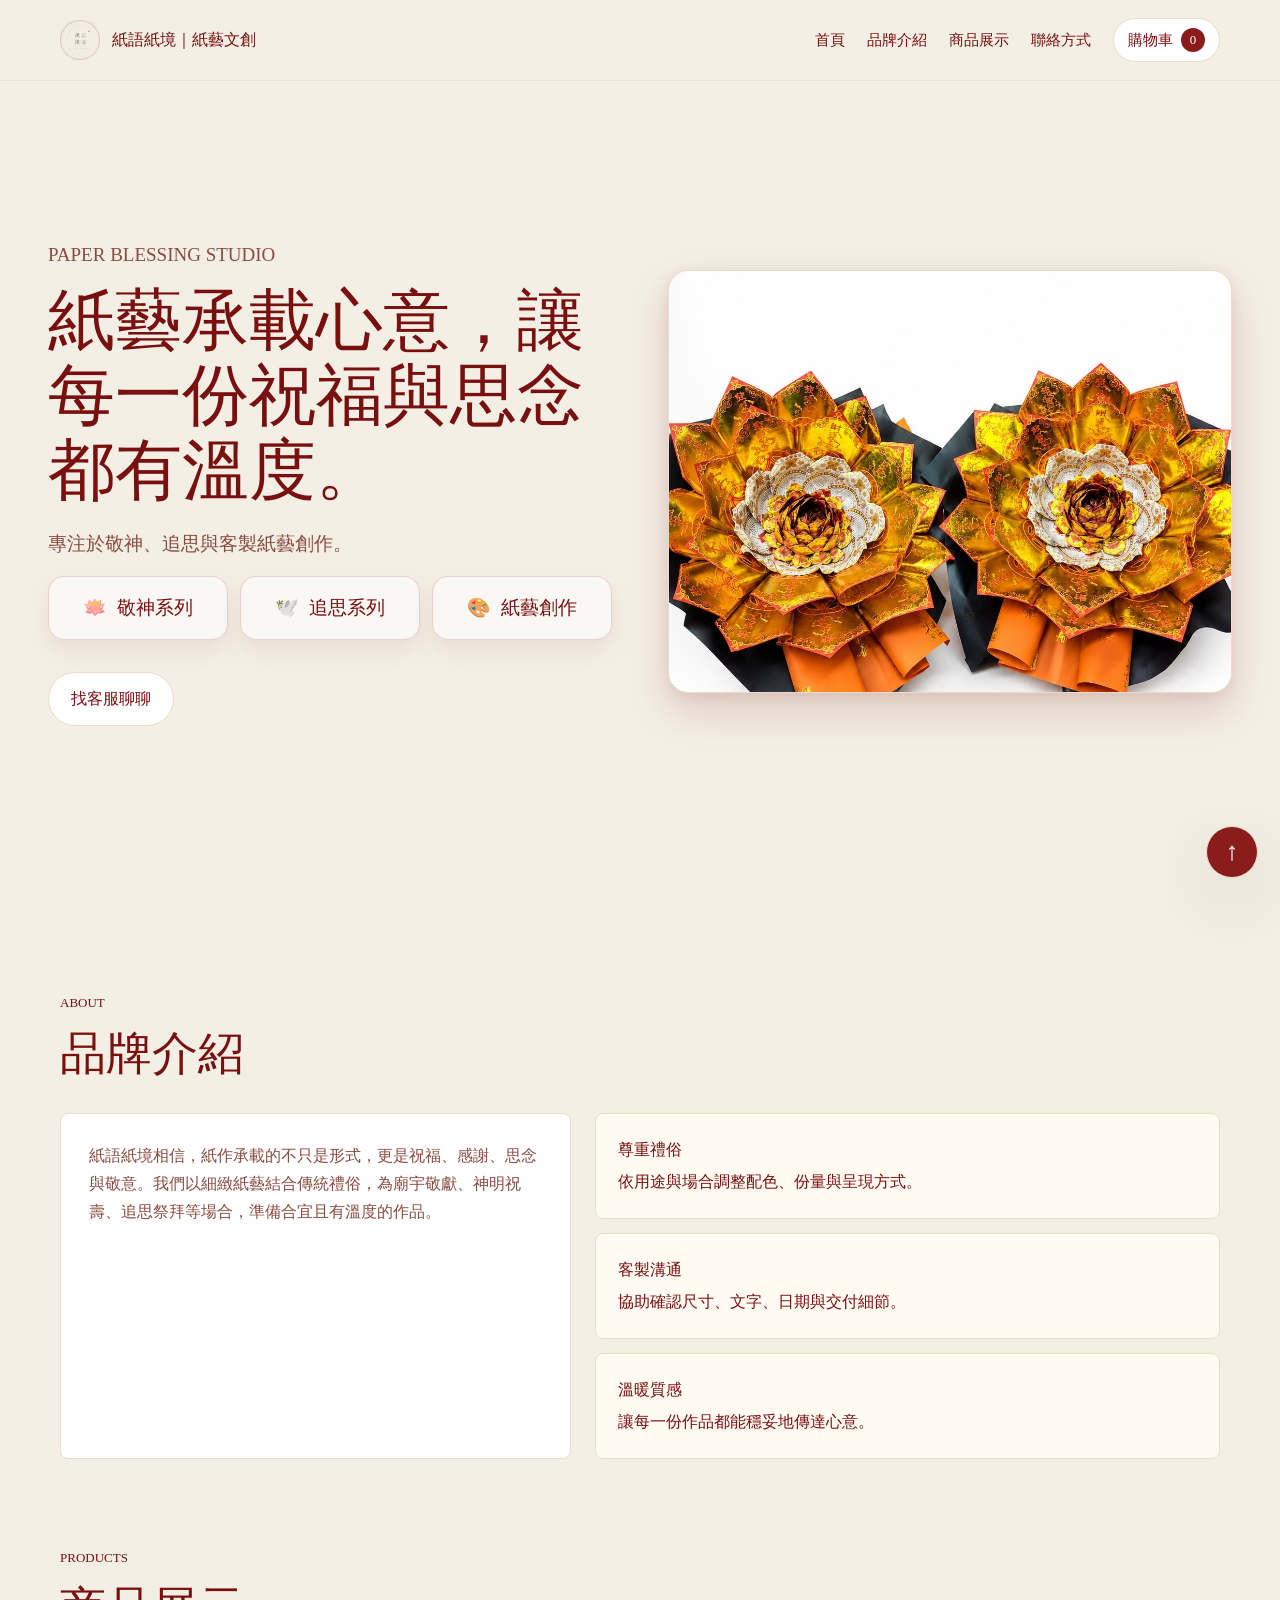
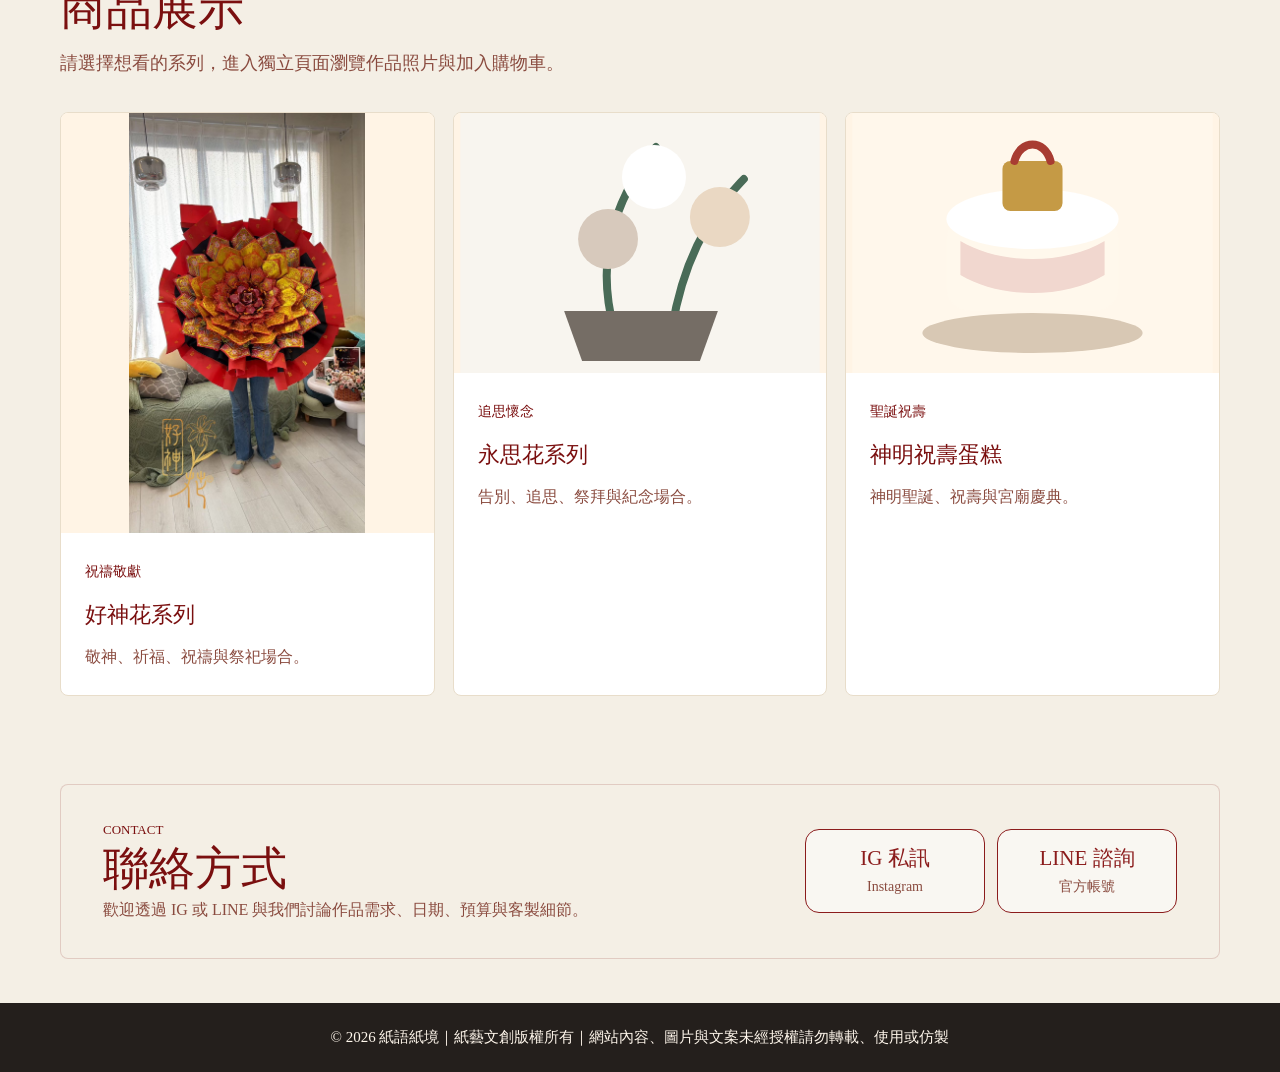
==== commit 101a0a96: "Add files via upload" ====
--- a/index.html
+++ b/index.html
@@ -48,7 +48,7 @@
         </div>
       </section>
 
-<section id="contact" class="wrap section"><div class="contact contact-cards-section"><div><p class="eyebrow">Contact</p><h2>聯絡方式</h2><p>歡迎透過 IG 或 LINE 與我們討論作品需求、日期、預算與客製細節。</p></div><div class="contact-card-grid"><a class="contact-card-button" href="https://www.instagram.com/realmofpaper?igsh=MXI4dmJvZ3Zob2F2cw%3D%3D&utm_source=qr" target="_blank" rel="noopener"><span>IG</span><strong>Instagram 私訊</strong></a><a class="contact-card-button" href="https://qr-official.line.me/gs/M_270tuhyi_GW.png?oat_content=qr" target="_blank" rel="noopener"><span>LINE</span><strong>加入 LINE 諮詢</strong></a></div></div></section>
+<section id="contact" class="wrap section"><div class="contact contact-cards-section"><div><p class="eyebrow">Contact</p><h2>聯絡方式</h2><p>歡迎透過 IG 或 LINE 與我們討論作品需求、日期、預算與客製細節。</p></div><div class="contact-card-grid"><a class="contact-card-button" href="https://www.instagram.com/realmofpaper?igsh=MXI4dmJvZ3Zob2F2cw%3D%3D&utm_source=qr" target="_blank" rel="noopener"><strong>IG 私訊</strong><small>Instagram</small></a><a class="contact-card-button" href="https://qr-official.line.me/gs/M_270tuhyi_GW.png?oat_content=qr" target="_blank" rel="noopener"><strong>LINE 諮詢</strong><small>官方帳號</small></a></div></div></section>
     </main>
     <aside class="cart-drawer" data-cart-drawer aria-hidden="true" aria-label="購物車"><div class="cart-panel"><div class="cart-head"><div><p class="eyebrow">Cart</p><h2>購物車</h2></div><button class="icon-btn" type="button" data-cart-close aria-label="關閉購物車">×</button></div><div class="cart-items" data-cart-items></div><form class="order-form" data-order-form><label>姓名<input name="name" type="text" placeholder="請輸入姓名" required /></label><label>電話<input name="phone" type="tel" placeholder="請輸入聯絡電話" required /></label><label>需求日期<input name="date" type="date" /></label><label>備註<textarea name="note" rows="4" placeholder="用途、地點、預算、想要的色系或尺寸"></textarea></label><button class="btn primary" type="submit">產生訂單內容</button></form><div class="order-output" data-order-output hidden><strong>訂單內容</strong><textarea data-order-text rows="8" readonly></textarea><button class="btn secondary" type="button" data-copy-order>複製訂單內容</button></div></div></aside>
     <footer class="site-footer simple-footer">
--- a/styles.css
+++ b/styles.css
@@ -55,3 +55,6 @@
 .contact-cards-section{background:#F4EFE5!important;color:#7A0F0F!important;border-color:rgba(122,15,15,.16)!important;box-shadow:none!important}.contact-cards-section .eyebrow,.contact-cards-section h2{color:#7A0F0F!important}.contact-cards-section p{color:#8a4b3f!important}.contact-card-button{background:#8B1C1C!important;color:#fff7ec!important;border-color:rgba(122,15,15,.18)!important}.contact-card-button:hover{background:#A12727!important}.contact-card-button span,.contact-card-button strong{color:#fff7ec!important}
 
 .logo-mark{overflow:hidden;background:#F4EFE5!important;border:1px solid rgba(122,15,15,.18)}.logo-mark img{width:100%;height:100%;object-fit:cover;border-radius:50%}
+
+/* refined contact cards */
+.contact-cards-section{grid-template-columns:1fr auto!important;gap:32px!important;align-items:center!important;padding:34px 42px!important}.contact-card-grid{grid-template-columns:repeat(2,180px)!important;gap:12px!important}.contact-card-button{min-height:84px!important;padding:16px 18px!important;border:1px solid #8B1C1C!important;border-radius:14px!important;background:rgba(255,255,255,.5)!important;color:#8B1C1C!important;box-shadow:none!important;text-align:center;justify-items:center}.contact-card-button strong{font-size:21px!important;color:#8B1C1C!important;line-height:1.2}.contact-card-button small{font-size:14px!important;color:#8a4b3f!important;line-height:1.2}.contact-card-button:hover{background:#A12727!important;border-color:#A12727!important;transform:translateY(-1px);box-shadow:0 10px 24px rgba(111,15,15,.12)!important}.contact-card-button:hover strong,.contact-card-button:hover small{color:#fff7ec!important}@media(max-width:880px){.contact-cards-section{grid-template-columns:1fr!important;padding:28px!important}.contact-card-grid{grid-template-columns:1fr 1fr!important;width:100%}}@media(max-width:520px){.contact-card-grid{grid-template-columns:1fr!important}.contact-card-button{min-height:76px!important}}
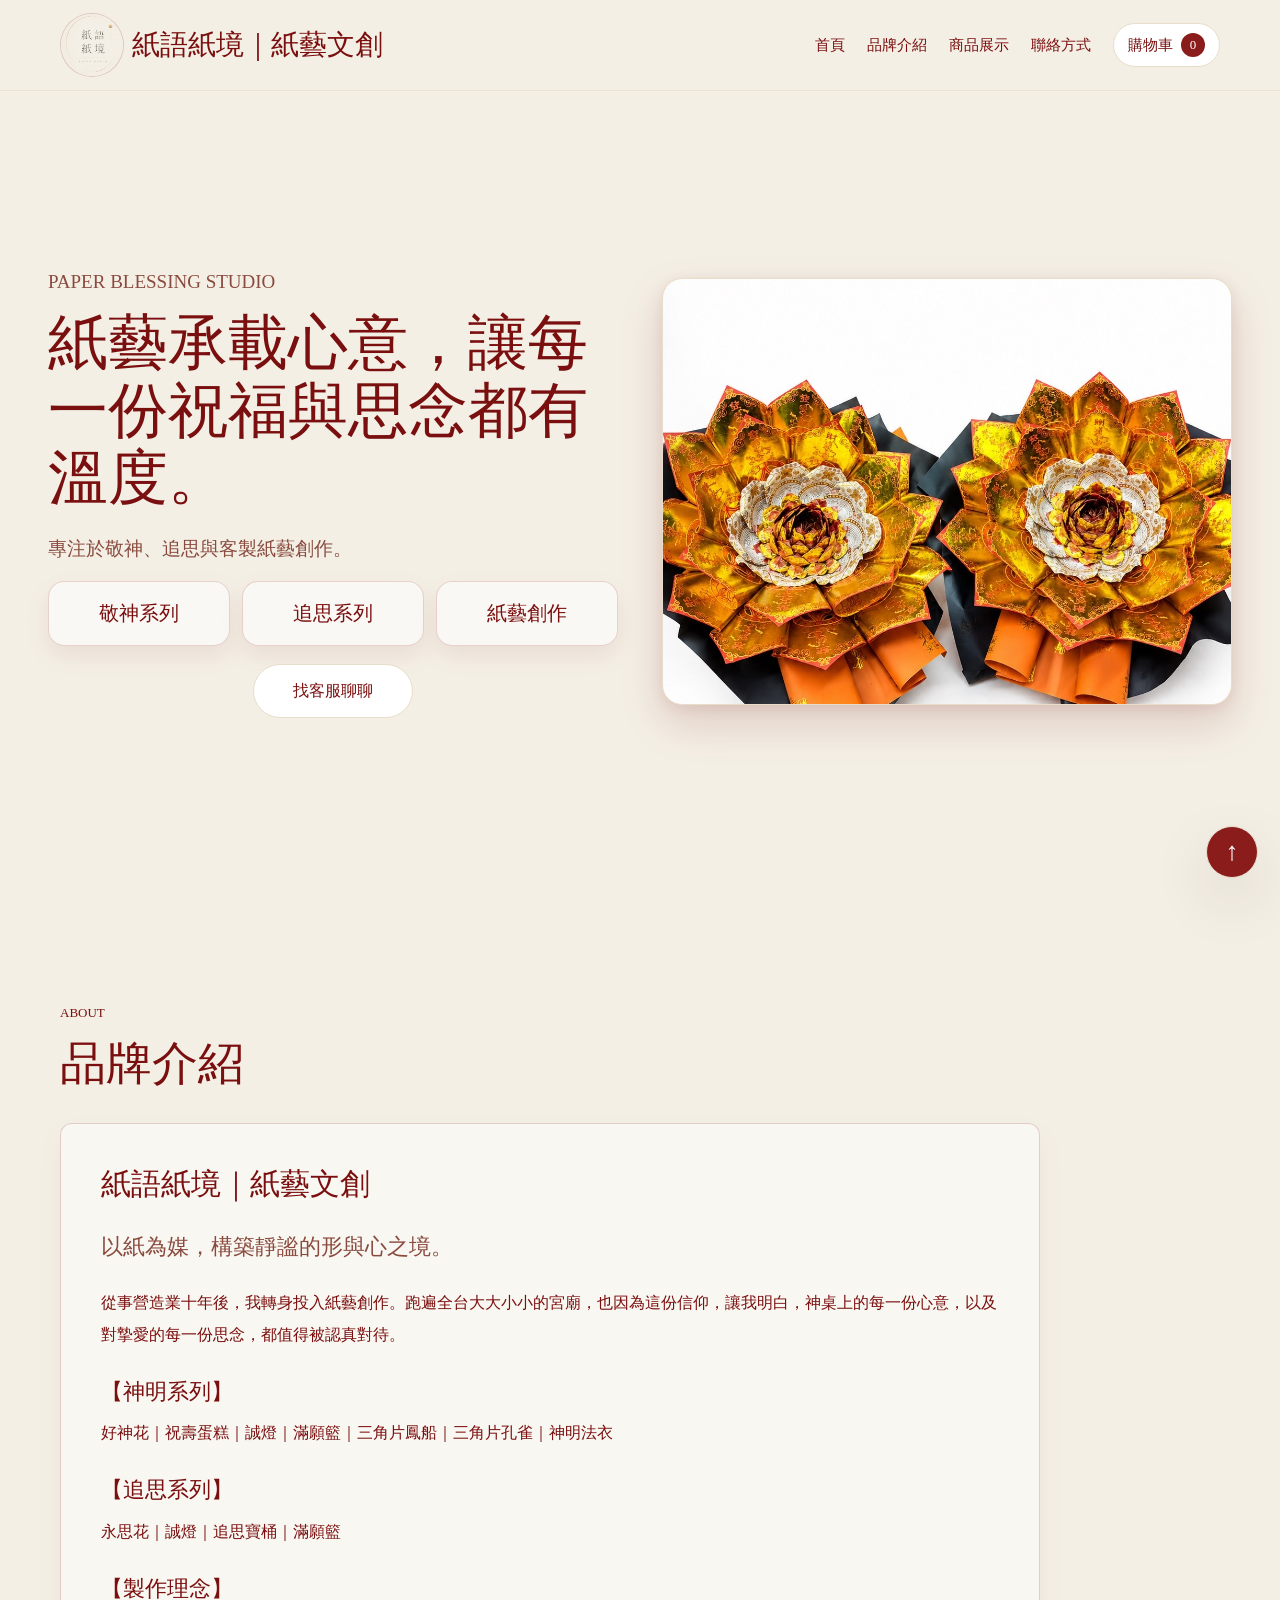
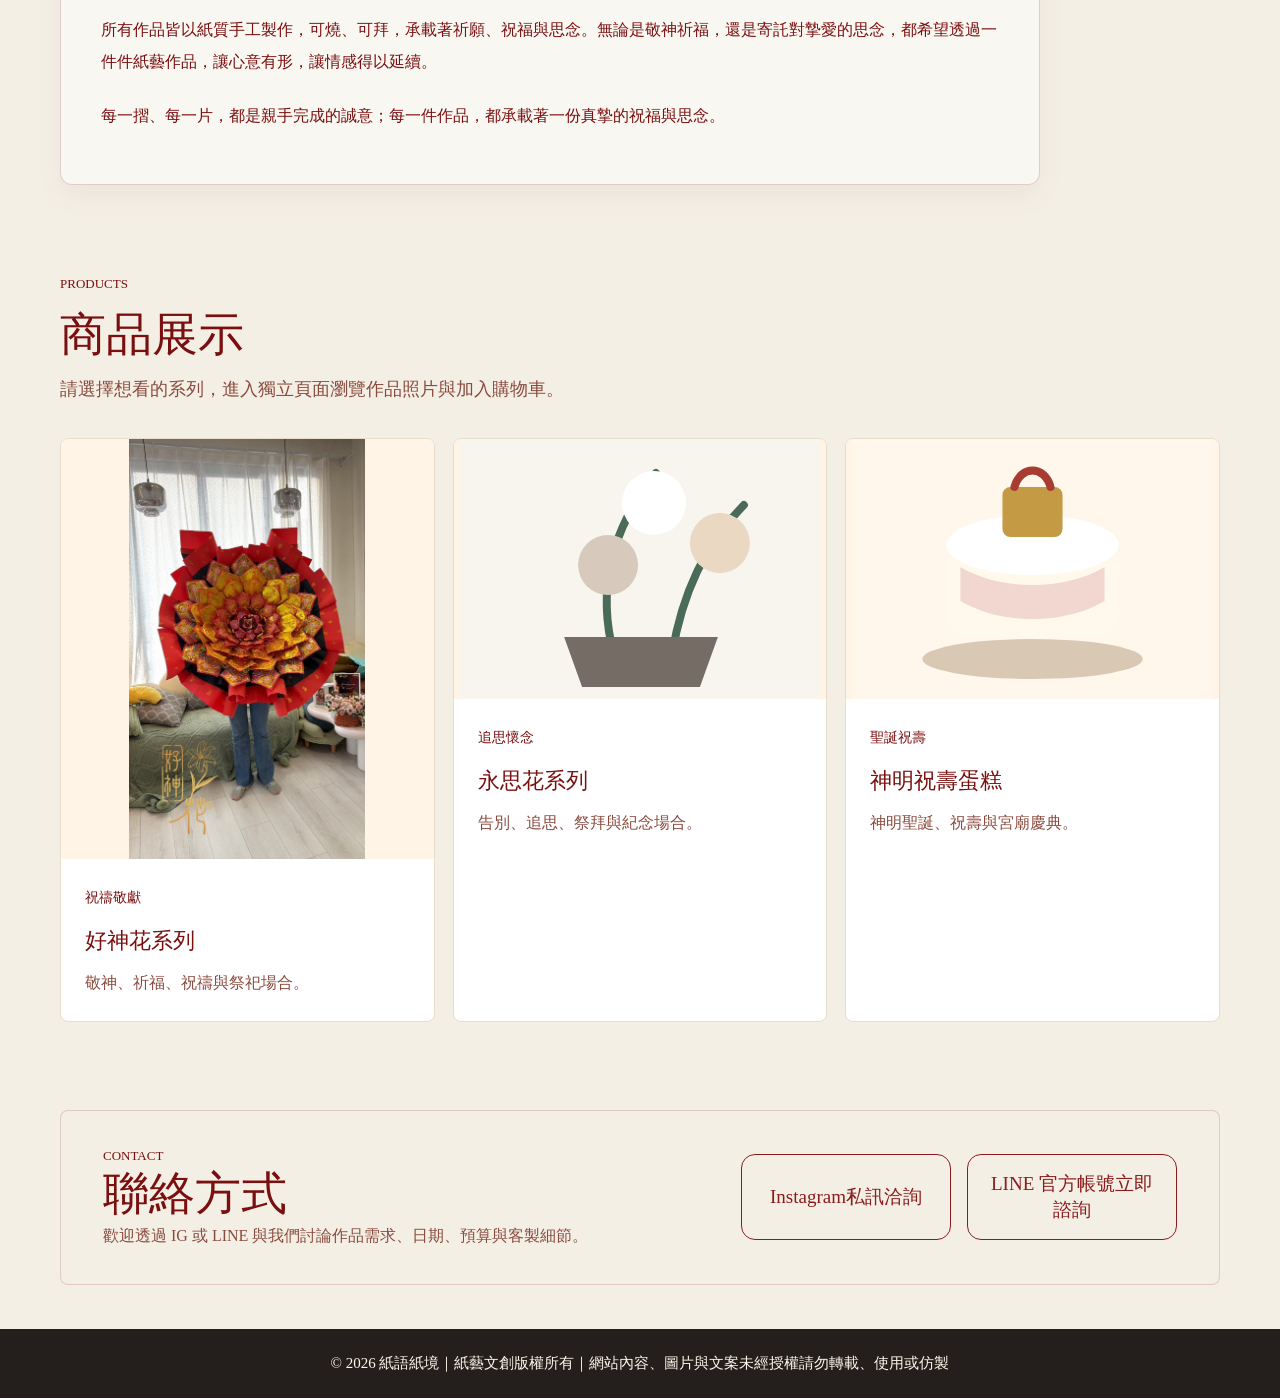
==== commit a88c0bb8: "Add files via upload" ====
--- a/index.html
+++ b/index.html
@@ -22,11 +22,23 @@
     </header>
     <main>
       <section id="home" class="wrap hero">
-        <div><p class="eyebrow">Paper Blessing Studio</p><h1>紙藝承載心意，讓每一份祝福與思念都有溫度。</h1><p class="hero-subtitle">專注於敬神、追思與客製紙藝創作。</p><div class="hero-series-cards" aria-label="服務分類"><a href="./god-flower.html">🪷<span>敬神系列</span></a><a href="./memorial-flower.html">🕊️<span>追思系列</span></a><a href="./index.html#products">🎨<span>紙藝創作</span></a></div><div class="actions"><a class="btn secondary" href="#contact">找客服聊聊</a></div></div>
+        <div><p class="eyebrow">Paper Blessing Studio</p><h1>紙藝承載心意，讓每一份祝福與思念都有溫度。</h1><p class="hero-subtitle">專注於敬神、追思與客製紙藝創作。</p><div class="hero-series-cards" aria-label="服務分類"><a href="./god-flower.html"><span>敬神系列</span></a><a href="./memorial-flower.html"><span>追思系列</span></a><a href="./index.html#products"><span>紙藝創作</span></a></div><div class="actions hero-contact-action"><a class="btn secondary" href="#contact">找客服聊聊</a></div></div>
         <div class="visual"><img oncontextmenu="return false" draggable="false" src="./assets/home-hero-flowers.jpg" alt="好神花紙藝花作品" /></div>
       </section>
-      <section id="about" class="wrap section"><div class="heading"><p class="eyebrow">About</p><h2>品牌介紹</h2></div><div class="about-grid"><div class="panel"><p>紙語紙境相信，紙作承載的不只是形式，更是祝福、感謝、思念與敬意。我們以細緻紙藝結合傳統禮俗，為廟宇敬獻、神明祝壽、追思祭拜等場合，準備合宜且有溫度的作品。</p></div><ul class="values"><li><strong>尊重禮俗</strong><span>依用途與場合調整配色、份量與呈現方式。</span></li><li><strong>客製溝通</strong><span>協助確認尺寸、文字、日期與交付細節。</span></li><li><strong>溫暖質感</strong><span>讓每一份作品都能穩妥地傳達心意。</span></li></ul></div></section>
-                  <section id="products" class="wrap section">
+            <section id="about" class="wrap section about-section">
+        <div class="heading"><p class="eyebrow">About</p><h2>品牌介紹</h2></div>
+        <div class="brand-story-panel">
+          <h3>紙語紙境｜紙藝文創</h3>
+          <p class="lead">以紙為媒，構築靜謐的形與心之境。</p>
+          <p>從事營造業十年後，我轉身投入紙藝創作。跑遍全台大大小小的宮廟，也因為這份信仰，讓我明白，神桌上的每一份心意，以及對摯愛的每一份思念，都值得被認真對待。</p>
+          <div class="story-group"><strong>【神明系列】</strong><p>好神花｜祝壽蛋糕｜誠燈｜滿願籃｜三角片鳳船｜三角片孔雀｜神明法衣</p></div>
+          <div class="story-group"><strong>【追思系列】</strong><p>永思花｜誠燈｜追思寶桶｜滿願籃</p></div>
+          <div class="story-group"><strong>【製作理念】</strong><p>所有作品皆以紙質手工製作，可燒、可拜，承載著祈願、祝福與思念。無論是敬神祈福，還是寄託對摯愛的思念，都希望透過一件件紙藝作品，讓心意有形，讓情感得以延續。</p></div>
+          <p>每一摺、每一片，都是親手完成的誠意；每一件作品，都承載著一份真摯的祝福與思念。</p>
+        </div>
+      </section>
+
+<section id="products" class="wrap section">
         <div class="heading">
           <p class="eyebrow">Products</p>
           <h2>商品展示</h2>
@@ -48,7 +60,7 @@
         </div>
       </section>
 
-<section id="contact" class="wrap section"><div class="contact contact-cards-section"><div><p class="eyebrow">Contact</p><h2>聯絡方式</h2><p>歡迎透過 IG 或 LINE 與我們討論作品需求、日期、預算與客製細節。</p></div><div class="contact-card-grid"><a class="contact-card-button" href="https://www.instagram.com/realmofpaper?igsh=MXI4dmJvZ3Zob2F2cw%3D%3D&utm_source=qr" target="_blank" rel="noopener"><strong>IG 私訊</strong><small>Instagram</small></a><a class="contact-card-button" href="https://qr-official.line.me/gs/M_270tuhyi_GW.png?oat_content=qr" target="_blank" rel="noopener"><strong>LINE 諮詢</strong><small>官方帳號</small></a></div></div></section>
+<section id="contact" class="wrap section"><div class="contact contact-cards-section"><div><p class="eyebrow">Contact</p><h2>聯絡方式</h2><p>歡迎透過 IG 或 LINE 與我們討論作品需求、日期、預算與客製細節。</p></div><div class="contact-card-grid"><a class="contact-card-button" href="https://www.instagram.com/realmofpaper?igsh=MXI4dmJvZ3Zob2F2cw%3D%3D&utm_source=qr" target="_blank" rel="noopener"><strong>Instagram私訊洽詢</strong></a><a class="contact-card-button" href="https://qr-official.line.me/gs/M_270tuhyi_GW.png?oat_content=qr" target="_blank" rel="noopener"><strong>LINE 官方帳號立即諮詢</strong></a></div></div></section>
     </main>
     <aside class="cart-drawer" data-cart-drawer aria-hidden="true" aria-label="購物車"><div class="cart-panel"><div class="cart-head"><div><p class="eyebrow">Cart</p><h2>購物車</h2></div><button class="icon-btn" type="button" data-cart-close aria-label="關閉購物車">×</button></div><div class="cart-items" data-cart-items></div><form class="order-form" data-order-form><label>姓名<input name="name" type="text" placeholder="請輸入姓名" required /></label><label>電話<input name="phone" type="tel" placeholder="請輸入聯絡電話" required /></label><label>需求日期<input name="date" type="date" /></label><label>備註<textarea name="note" rows="4" placeholder="用途、地點、預算、想要的色系或尺寸"></textarea></label><button class="btn primary" type="submit">產生訂單內容</button></form><div class="order-output" data-order-output hidden><strong>訂單內容</strong><textarea data-order-text rows="8" readonly></textarea><button class="btn secondary" type="button" data-copy-order>複製訂單內容</button></div></div></aside>
     <footer class="site-footer simple-footer">
--- a/styles.css
+++ b/styles.css
@@ -58,3 +58,40 @@
 
 /* refined contact cards */
 .contact-cards-section{grid-template-columns:1fr auto!important;gap:32px!important;align-items:center!important;padding:34px 42px!important}.contact-card-grid{grid-template-columns:repeat(2,180px)!important;gap:12px!important}.contact-card-button{min-height:84px!important;padding:16px 18px!important;border:1px solid #8B1C1C!important;border-radius:14px!important;background:rgba(255,255,255,.5)!important;color:#8B1C1C!important;box-shadow:none!important;text-align:center;justify-items:center}.contact-card-button strong{font-size:21px!important;color:#8B1C1C!important;line-height:1.2}.contact-card-button small{font-size:14px!important;color:#8a4b3f!important;line-height:1.2}.contact-card-button:hover{background:#A12727!important;border-color:#A12727!important;transform:translateY(-1px);box-shadow:0 10px 24px rgba(111,15,15,.12)!important}.contact-card-button:hover strong,.contact-card-button:hover small{color:#fff7ec!important}@media(max-width:880px){.contact-cards-section{grid-template-columns:1fr!important;padding:28px!important}.contact-card-grid{grid-template-columns:1fr 1fr!important;width:100%}}@media(max-width:520px){.contact-card-grid{grid-template-columns:1fr!important}.contact-card-button{min-height:76px!important}}
+
+/* header brand sizing */
+.site-header .nav{min-height:90px!important;padding:0!important}.brand{gap:16px!important;font-size:26px!important;line-height:1.2}.mark{width:52px!important;height:52px!important}.logo-mark img{transform:scale(1.25);transform-origin:center}@media(max-width:520px){.site-header .nav{min-height:82px!important}.brand{font-size:21px!important}.mark{width:46px!important;height:46px!important}.logo-mark img{transform:scale(1.22)}}
+
+/* final override: header brand + contact cards */
+.site-header .wrap.nav{min-height:90px!important;height:90px!important;padding-top:0!important;padding-bottom:0!important;align-items:center!important}
+.site-header .brand{gap:16px!important;font-size:28px!important;line-height:1.2!important;display:flex!important;align-items:center!important}
+.site-header .brand .mark.logo-mark{width:64px!important;height:64px!important;flex:0 0 64px!important;border-radius:50%!important;background:#F4EFE5!important;overflow:hidden!important}
+.site-header .brand .logo-mark img{width:100%!important;height:100%!important;object-fit:cover!important;transform:scale(1.28)!important;transform-origin:center!important}
+.contact-cards-section{grid-template-columns:1fr auto!important;gap:28px!important;align-items:center!important;background:#F4EFE5!important;color:#7A0F0F!important;padding:34px 42px!important}
+.contact-card-grid{display:grid!important;grid-template-columns:repeat(2,170px)!important;gap:12px!important}
+.contact-card-button{min-height:78px!important;padding:14px 16px!important;background:#F4EFE5!important;border:1px solid #8B1C1C!important;border-radius:14px!important;color:#8B1C1C!important;box-shadow:none!important;text-align:center!important;justify-items:center!important;align-content:center!important}
+.contact-card-button strong{font-size:20px!important;line-height:1.2!important;color:#8B1C1C!important;font-weight:400!important}
+.contact-card-button small{font-size:13px!important;line-height:1.2!important;color:#8a4b3f!important}
+.contact-card-button:hover{background:#A12727!important;border-color:#A12727!important;transform:translateY(-1px)!important;box-shadow:0 10px 24px rgba(111,15,15,.12)!important}
+.contact-card-button:hover strong,.contact-card-button:hover small{color:#fff7ec!important}
+@media(max-width:520px){.site-header .wrap.nav{min-height:82px!important;height:auto!important}.site-header .brand{font-size:22px!important}.site-header .brand .mark.logo-mark{width:54px!important;height:54px!important;flex-basis:54px!important}.contact-card-grid{grid-template-columns:1fr!important;width:100%!important}.contact-card-button{min-height:72px!important}}
+
+/* final visual refinement 2026-06-30 */
+.site-header .brand{gap:8px!important}
+.hero.wrap{grid-template-columns:minmax(0,1fr) minmax(0,1fr)!important;gap:44px!important}
+.hero.wrap > div:first-child,.hero.wrap > .visual{width:100%!important;max-width:none!important;min-width:0!important}
+.hero h1{font-size:clamp(32px,5.2vw,60px)!important;line-height:1.13!important}
+.hero-series-cards{grid-template-columns:repeat(3,minmax(0,1fr))!important;max-width:100%!important;margin-bottom:18px!important}
+.hero-series-cards a{justify-content:center!important;text-align:center!important;min-height:62px!important;font-size:20px!important;padding:14px 18px!important}
+.hero-series-cards a span{white-space:nowrap!important}
+.hero-contact-action{justify-content:center!important;margin-top:18px!important;max-width:100%!important}
+.hero-contact-action .btn{min-width:160px!important}
+.contact-card-grid{grid-template-columns:repeat(2,210px)!important;gap:16px!important}
+.contact-card-button{min-height:86px!important;padding:16px 18px!important}
+.contact-card-button strong{font-size:19px!important;line-height:1.35!important;white-space:normal!important}
+.contact-card-button small{display:none!important}
+@media(min-width:881px){.hero.wrap{width:min(1480px,calc(100% - 96px))!important}.hero .visual{aspect-ratio:4/3!important}.hero .visual img{width:100%!important;height:100%!important;object-fit:cover!important}}
+@media(max-width:880px){.hero.wrap{grid-template-columns:1fr!important}.contact-card-grid{grid-template-columns:1fr 1fr!important}.hero-contact-action{justify-content:flex-start!important}}
+@media(max-width:520px){.hero h1{font-size:32px!important}.hero-series-cards{grid-template-columns:1fr!important}.hero-contact-action{justify-content:center!important}.contact-card-grid{grid-template-columns:1fr!important}.contact-card-button{min-height:82px!important}}
+
+.brand-story-panel{max-width:980px;padding:34px 40px;border:1px solid rgba(122,15,15,.18);border-radius:12px;background:rgba(255,255,255,.48);color:#7A0F0F;box-shadow:0 12px 28px rgba(111,15,15,.05)}.brand-story-panel h3{margin:0 0 14px;font-size:30px}.brand-story-panel p{margin:0 0 18px;color:#7A0F0F;line-height:2}.brand-story-panel .lead{font-size:22px;color:#8a4b3f}.story-group{margin:22px 0}.story-group strong{display:block;margin-bottom:6px;color:#7A0F0F;font-size:22px}@media(max-width:520px){.brand-story-panel{padding:24px 20px}.brand-story-panel h3{font-size:24px}.brand-story-panel .lead{font-size:19px}.story-group strong{font-size:19px}}
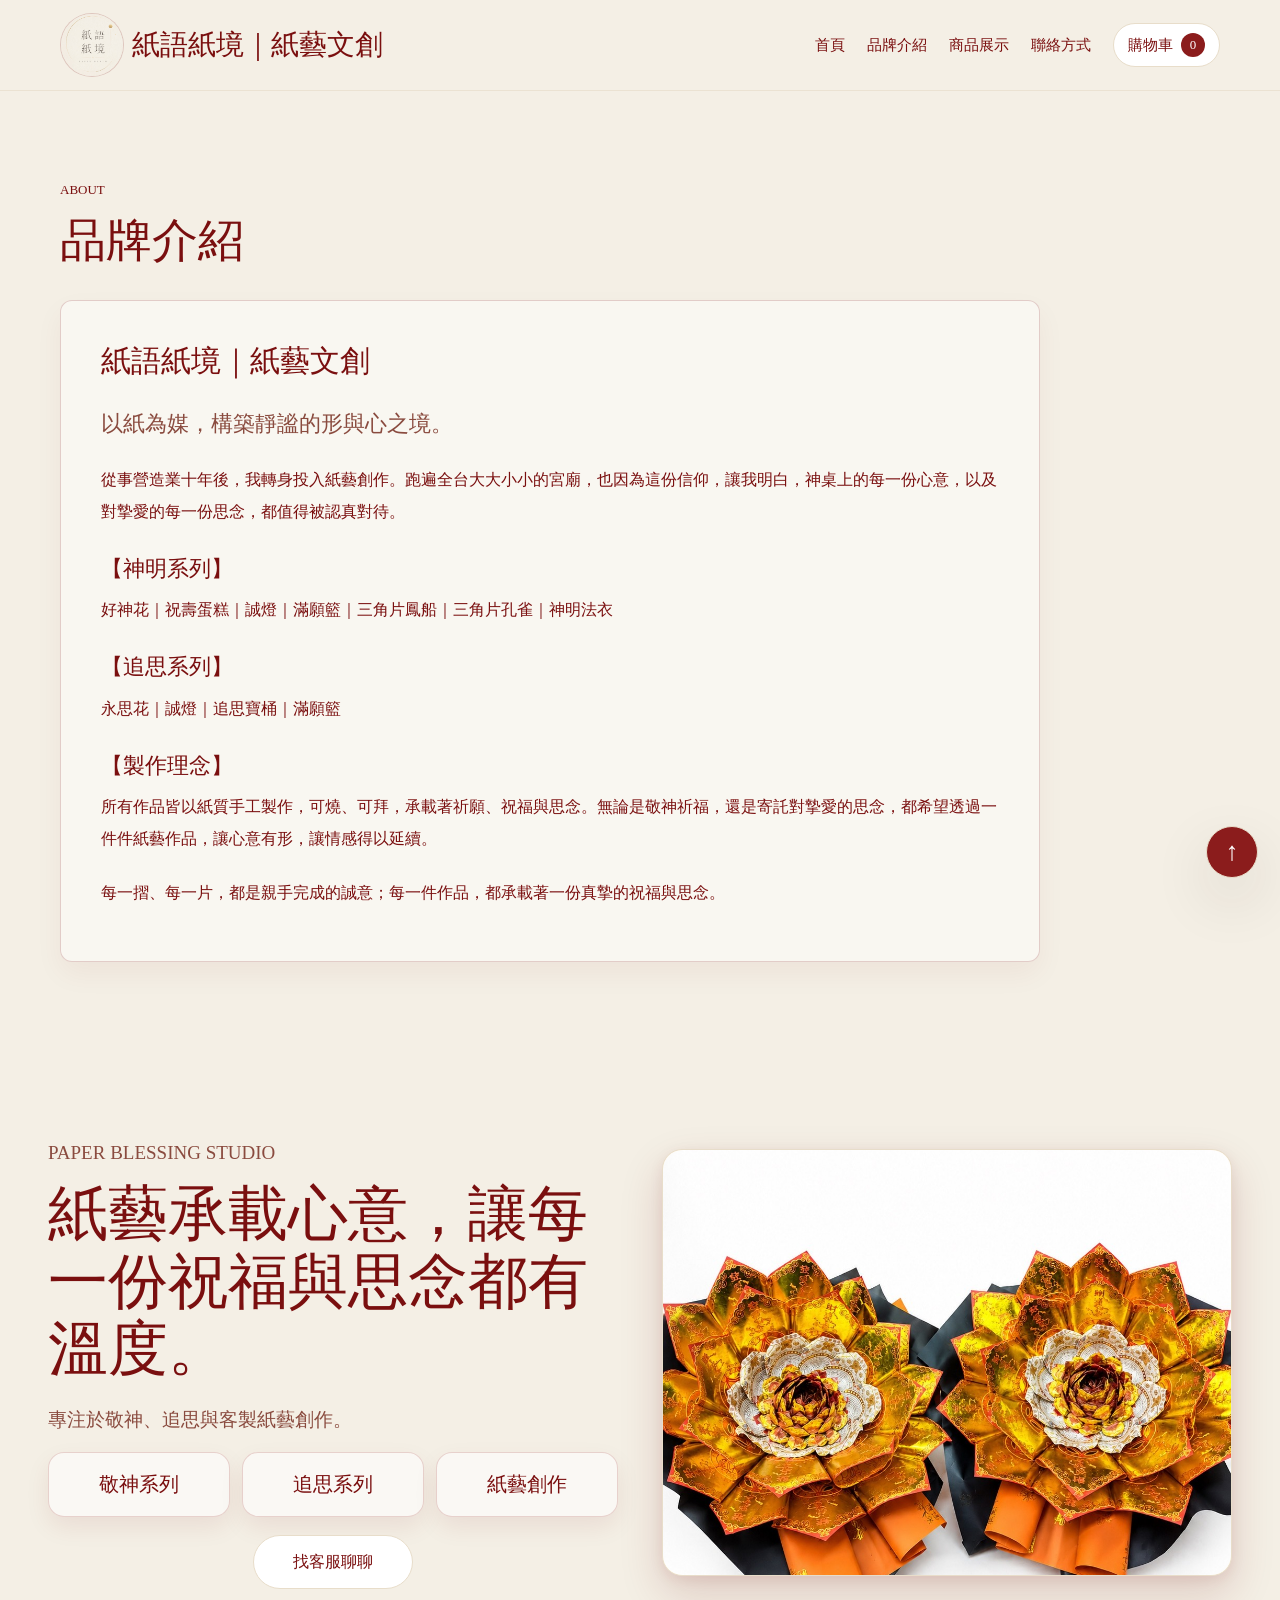
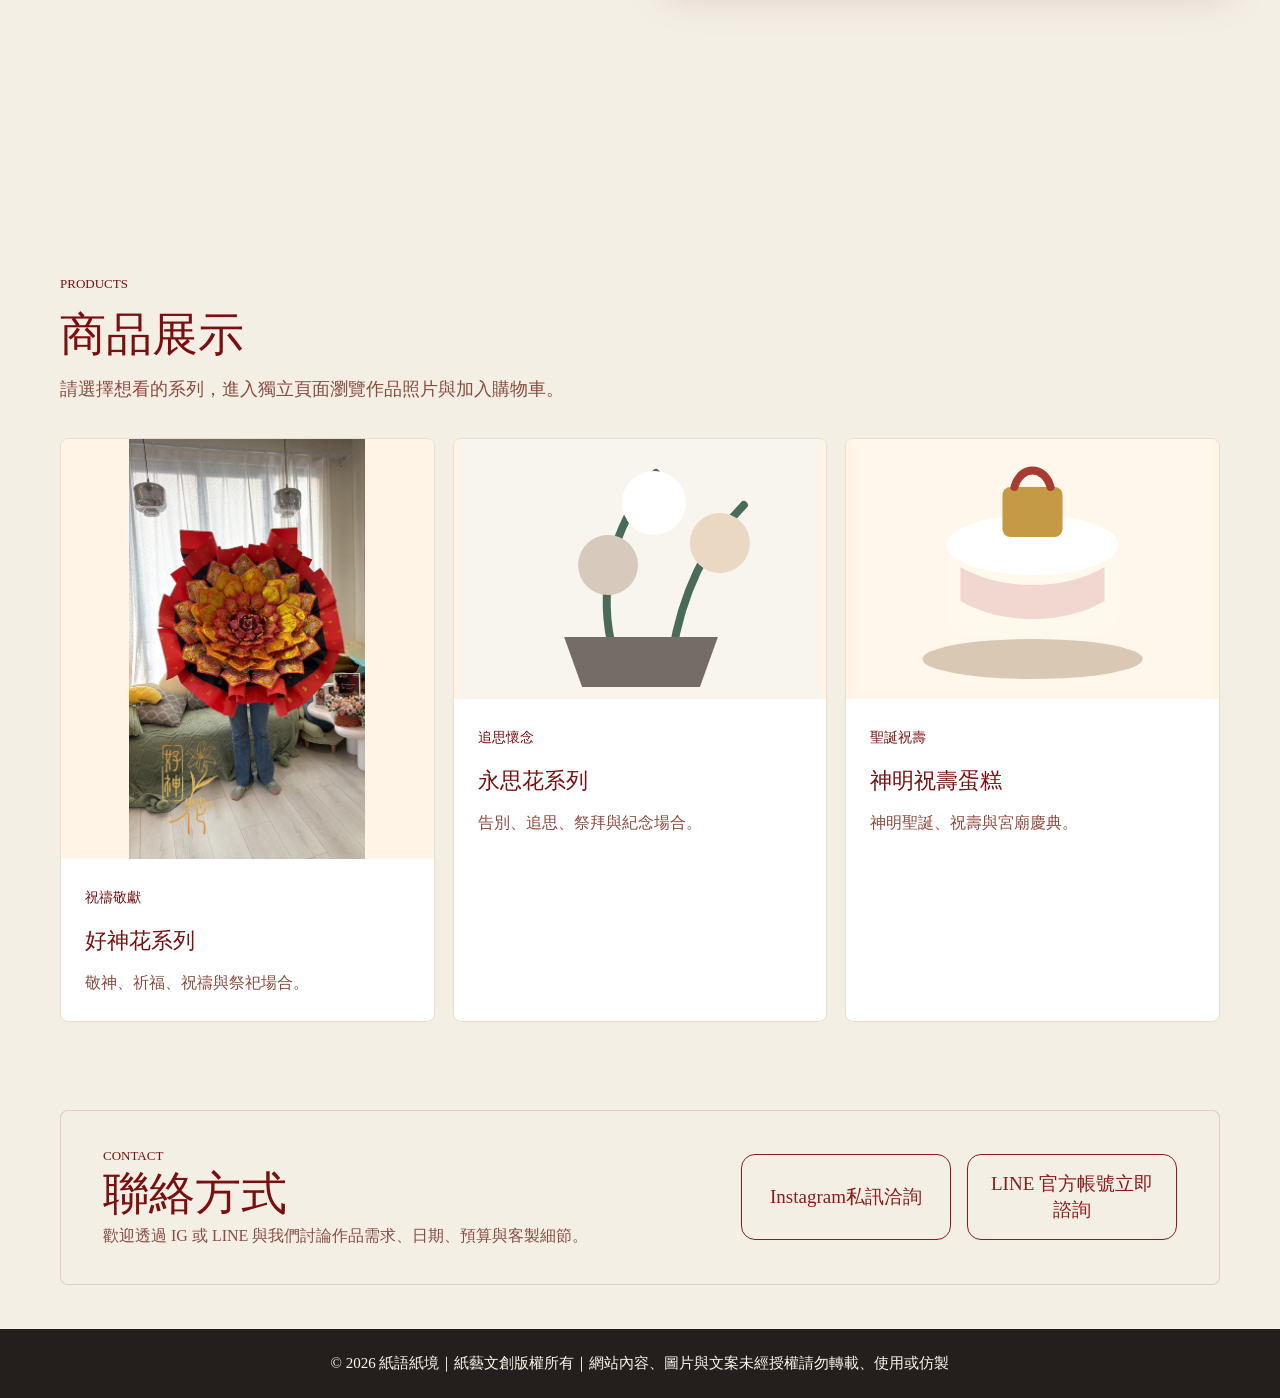
==== commit dcea7dad: "Add files via upload" ====
--- a/index.html
+++ b/index.html
@@ -21,11 +21,7 @@
       </div>
     </header>
     <main>
-      <section id="home" class="wrap hero">
-        <div><p class="eyebrow">Paper Blessing Studio</p><h1>紙藝承載心意，讓每一份祝福與思念都有溫度。</h1><p class="hero-subtitle">專注於敬神、追思與客製紙藝創作。</p><div class="hero-series-cards" aria-label="服務分類"><a href="./god-flower.html"><span>敬神系列</span></a><a href="./memorial-flower.html"><span>追思系列</span></a><a href="./index.html#products"><span>紙藝創作</span></a></div><div class="actions hero-contact-action"><a class="btn secondary" href="#contact">找客服聊聊</a></div></div>
-        <div class="visual"><img oncontextmenu="return false" draggable="false" src="./assets/home-hero-flowers.jpg" alt="好神花紙藝花作品" /></div>
-      </section>
-            <section id="about" class="wrap section about-section">
+<section id="about" class="wrap section about-section">
         <div class="heading"><p class="eyebrow">About</p><h2>品牌介紹</h2></div>
         <div class="brand-story-panel">
           <h3>紙語紙境｜紙藝文創</h3>
@@ -37,6 +33,12 @@
           <p>每一摺、每一片，都是親手完成的誠意；每一件作品，都承載著一份真摯的祝福與思念。</p>
         </div>
       </section>
+
+<section id="home" class="wrap hero">
+        <div><p class="eyebrow">Paper Blessing Studio</p><h1>紙藝承載心意，讓每一份祝福與思念都有溫度。</h1><p class="hero-subtitle">專注於敬神、追思與客製紙藝創作。</p><div class="hero-series-cards" aria-label="服務分類"><a href="./god-flower.html"><span>敬神系列</span></a><a href="./memorial-flower.html"><span>追思系列</span></a><a href="./index.html#products"><span>紙藝創作</span></a></div><div class="actions hero-contact-action"><a class="btn secondary" href="#contact">找客服聊聊</a></div></div>
+        <div class="visual"><img oncontextmenu="return false" draggable="false" src="./assets/home-hero-flowers.jpg" alt="好神花紙藝花作品" /></div>
+      </section>
+
 
 <section id="products" class="wrap section">
         <div class="heading">
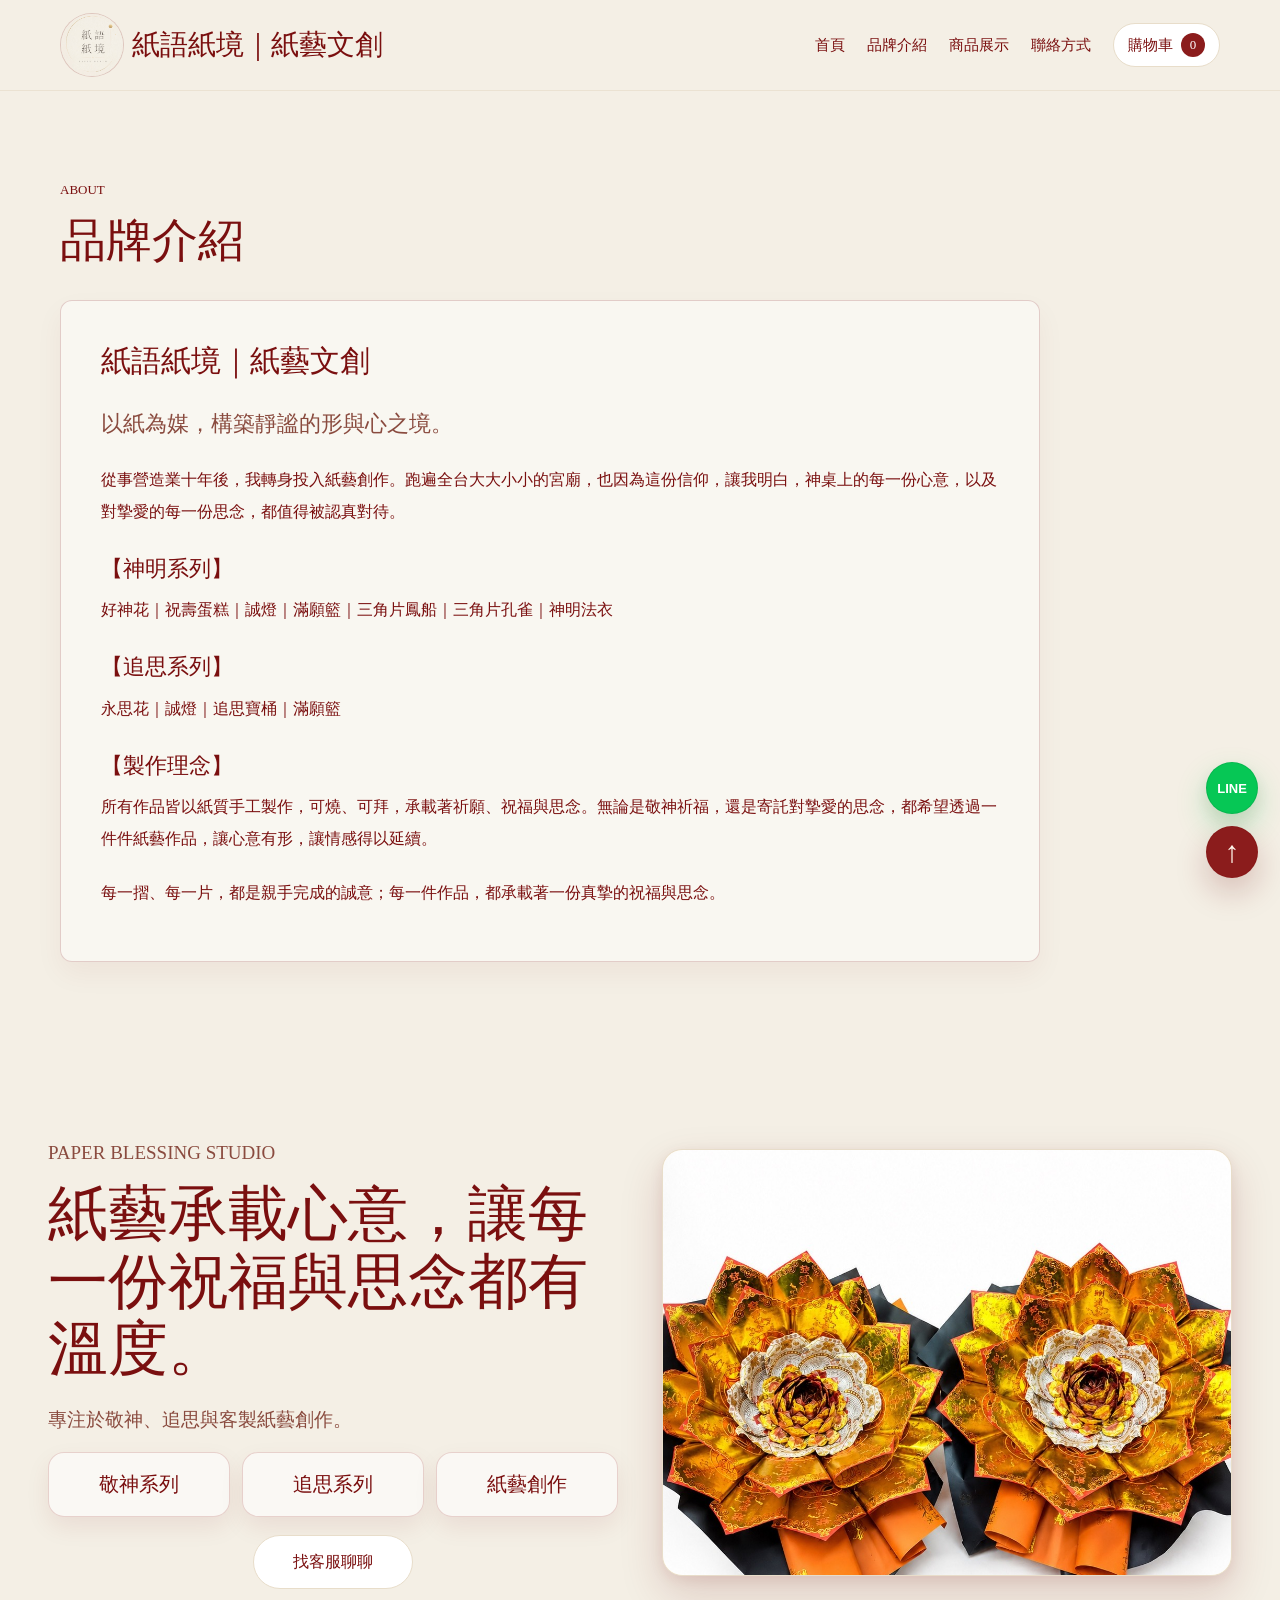
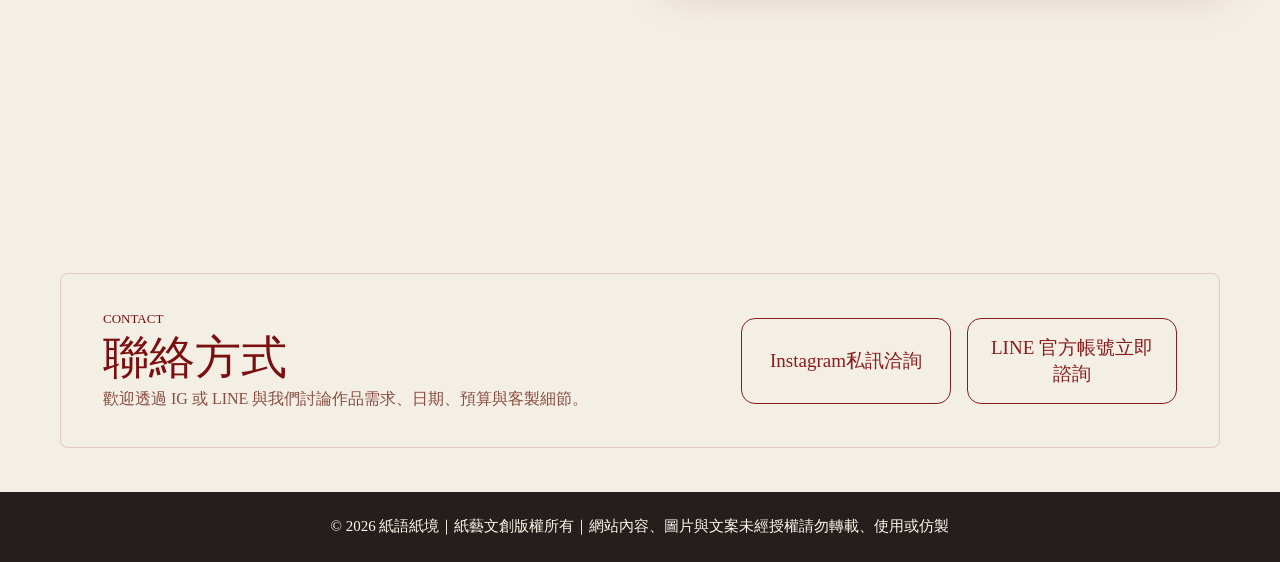
==== commit 29e7034d: "Add files via upload" ====
--- a/index.html
+++ b/index.html
@@ -14,7 +14,7 @@
         <nav class="links" aria-label="主要導覽">
           <a href="#home">首頁</a>
           <a href="#about">品牌介紹</a>
-          <a href="#products">商品展示</a>
+          <a href="./products.html">商品展示</a>
           <a href="#contact">聯絡方式</a>
           <button class="cart-button" type="button" data-cart-open aria-label="開啟購物車">購物車 <span data-cart-count>0</span></button>
         </nav>
@@ -35,32 +35,10 @@
       </section>
 
 <section id="home" class="wrap hero">
-        <div><p class="eyebrow">Paper Blessing Studio</p><h1>紙藝承載心意，讓每一份祝福與思念都有溫度。</h1><p class="hero-subtitle">專注於敬神、追思與客製紙藝創作。</p><div class="hero-series-cards" aria-label="服務分類"><a href="./god-flower.html"><span>敬神系列</span></a><a href="./memorial-flower.html"><span>追思系列</span></a><a href="./index.html#products"><span>紙藝創作</span></a></div><div class="actions hero-contact-action"><a class="btn secondary" href="#contact">找客服聊聊</a></div></div>
+        <div><p class="eyebrow">Paper Blessing Studio</p><h1>紙藝承載心意，讓每一份祝福與思念都有溫度。</h1><p class="hero-subtitle">專注於敬神、追思與客製紙藝創作。</p><div class="hero-series-cards" aria-label="服務分類"><a href="./god-flower.html"><span>敬神系列</span></a><a href="./memorial-flower.html"><span>追思系列</span></a><a href="./products.html"><span>紙藝創作</span></a></div><div class="actions hero-contact-action"><a class="btn secondary" href="#contact">找客服聊聊</a></div></div>
         <div class="visual"><img oncontextmenu="return false" draggable="false" src="./assets/home-hero-flowers.jpg" alt="好神花紙藝花作品" /></div>
       </section>
 
-
-<section id="products" class="wrap section">
-        <div class="heading">
-          <p class="eyebrow">Products</p>
-          <h2>商品展示</h2>
-          <p class="section-note">請選擇想看的系列，進入獨立頁面瀏覽作品照片與加入購物車。</p>
-        </div>
-        <div class="series-link-grid">
-          <a class="series-link-card" href="./god-flower.html">
-            <img oncontextmenu="return false" draggable="false" src="./assets/god-flower-real.jpg" alt="好神花系列" />
-            <div><span class="tag">祝禱敬獻</span><h3>好神花系列</h3><p>敬神、祈福、祝禱與祭祀場合。</p></div>
-          </a>
-          <a class="series-link-card" href="./memorial-flower.html">
-            <img oncontextmenu="return false" draggable="false" src="./assets/memorial-flower.svg" alt="永思花系列" />
-            <div><span class="tag">追思懷念</span><h3>永思花系列</h3><p>告別、追思、祭拜與紀念場合。</p></div>
-          </a>
-          <a class="series-link-card" href="./blessing-cake.html">
-            <img oncontextmenu="return false" draggable="false" src="./assets/blessing-cake.svg" alt="神明祝壽蛋糕" />
-            <div><span class="tag">聖誕祝壽</span><h3>神明祝壽蛋糕</h3><p>神明聖誕、祝壽與宮廟慶典。</p></div>
-          </a>
-        </div>
-      </section>
 
 <section id="contact" class="wrap section"><div class="contact contact-cards-section"><div><p class="eyebrow">Contact</p><h2>聯絡方式</h2><p>歡迎透過 IG 或 LINE 與我們討論作品需求、日期、預算與客製細節。</p></div><div class="contact-card-grid"><a class="contact-card-button" href="https://www.instagram.com/realmofpaper?igsh=MXI4dmJvZ3Zob2F2cw%3D%3D&utm_source=qr" target="_blank" rel="noopener"><strong>Instagram私訊洽詢</strong></a><a class="contact-card-button" href="https://qr-official.line.me/gs/M_270tuhyi_GW.png?oat_content=qr" target="_blank" rel="noopener"><strong>LINE 官方帳號立即諮詢</strong></a></div></div></section>
     </main>
@@ -69,6 +47,7 @@
       <div class="wrap copyright-line">© 2026 紙語紙境｜紙藝文創版權所有｜網站內容、圖片與文案未經授權請勿轉載、使用或仿製</div>
     </footer>
     <script src="./script.js"></script>
+      <a class="line-fixed" href="https://qr-official.line.me/gs/M_270tuhyi_GW.png?oat_content=qr" target="_blank" rel="noopener" aria-label="加入官方 LINE 諮詢">LINE</a>
       <button class="back-top is-visible" type="button" data-back-top aria-label="回到最上方">↑</button>
   </body>
 </html>
--- a/styles.css
+++ b/styles.css
@@ -95,3 +95,11 @@
 @media(max-width:520px){.hero h1{font-size:32px!important}.hero-series-cards{grid-template-columns:1fr!important}.hero-contact-action{justify-content:center!important}.contact-card-grid{grid-template-columns:1fr!important}.contact-card-button{min-height:82px!important}}
 
 .brand-story-panel{max-width:980px;padding:34px 40px;border:1px solid rgba(122,15,15,.18);border-radius:12px;background:rgba(255,255,255,.48);color:#7A0F0F;box-shadow:0 12px 28px rgba(111,15,15,.05)}.brand-story-panel h3{margin:0 0 14px;font-size:30px}.brand-story-panel p{margin:0 0 18px;color:#7A0F0F;line-height:2}.brand-story-panel .lead{font-size:22px;color:#8a4b3f}.story-group{margin:22px 0}.story-group strong{display:block;margin-bottom:6px;color:#7A0F0F;font-size:22px}@media(max-width:520px){.brand-story-panel{padding:24px 20px}.brand-story-panel h3{font-size:24px}.brand-story-panel .lead{font-size:19px}.story-group strong{font-size:19px}}
+
+
+/* final back-to-top always visible */
+body .back-top{position:fixed!important;right:22px!important;bottom:22px!important;z-index:99999!important;display:grid!important;place-items:center!important;width:52px!important;height:52px!important;border-radius:50%!important;background:#8B1C1C!important;color:#fff7ec!important;border:1px solid rgba(122,15,15,.18)!important;box-shadow:0 14px 32px rgba(111,15,15,.22)!important;font-size:30px!important;line-height:1!important;opacity:1!important;visibility:visible!important;pointer-events:auto!important;transform:none!important}.back-top:hover{background:#A12727!important}@media(max-width:520px){body .back-top{right:16px!important;bottom:16px!important;width:46px!important;height:46px!important;font-size:26px!important}}
+
+
+/* fixed official LINE button */
+body .line-fixed{position:fixed!important;right:22px!important;bottom:86px!important;z-index:99999!important;display:grid!important;place-items:center!important;width:52px!important;height:52px!important;border-radius:50%!important;background:#06C755!important;color:#fff!important;border:1px solid rgba(0,0,0,.08)!important;box-shadow:0 14px 32px rgba(6,199,85,.24),0 8px 18px rgba(111,15,15,.10)!important;font-family:Arial, sans-serif!important;font-size:13px!important;font-weight:700!important;letter-spacing:0!important;line-height:1!important;text-decoration:none!important;opacity:1!important;visibility:visible!important;pointer-events:auto!important;transform:none!important}body .line-fixed:hover{background:#05b84d!important;transform:translateY(-1px)!important}@media(max-width:520px){body .line-fixed{right:16px!important;bottom:72px!important;width:46px!important;height:46px!important;font-size:12px!important}}
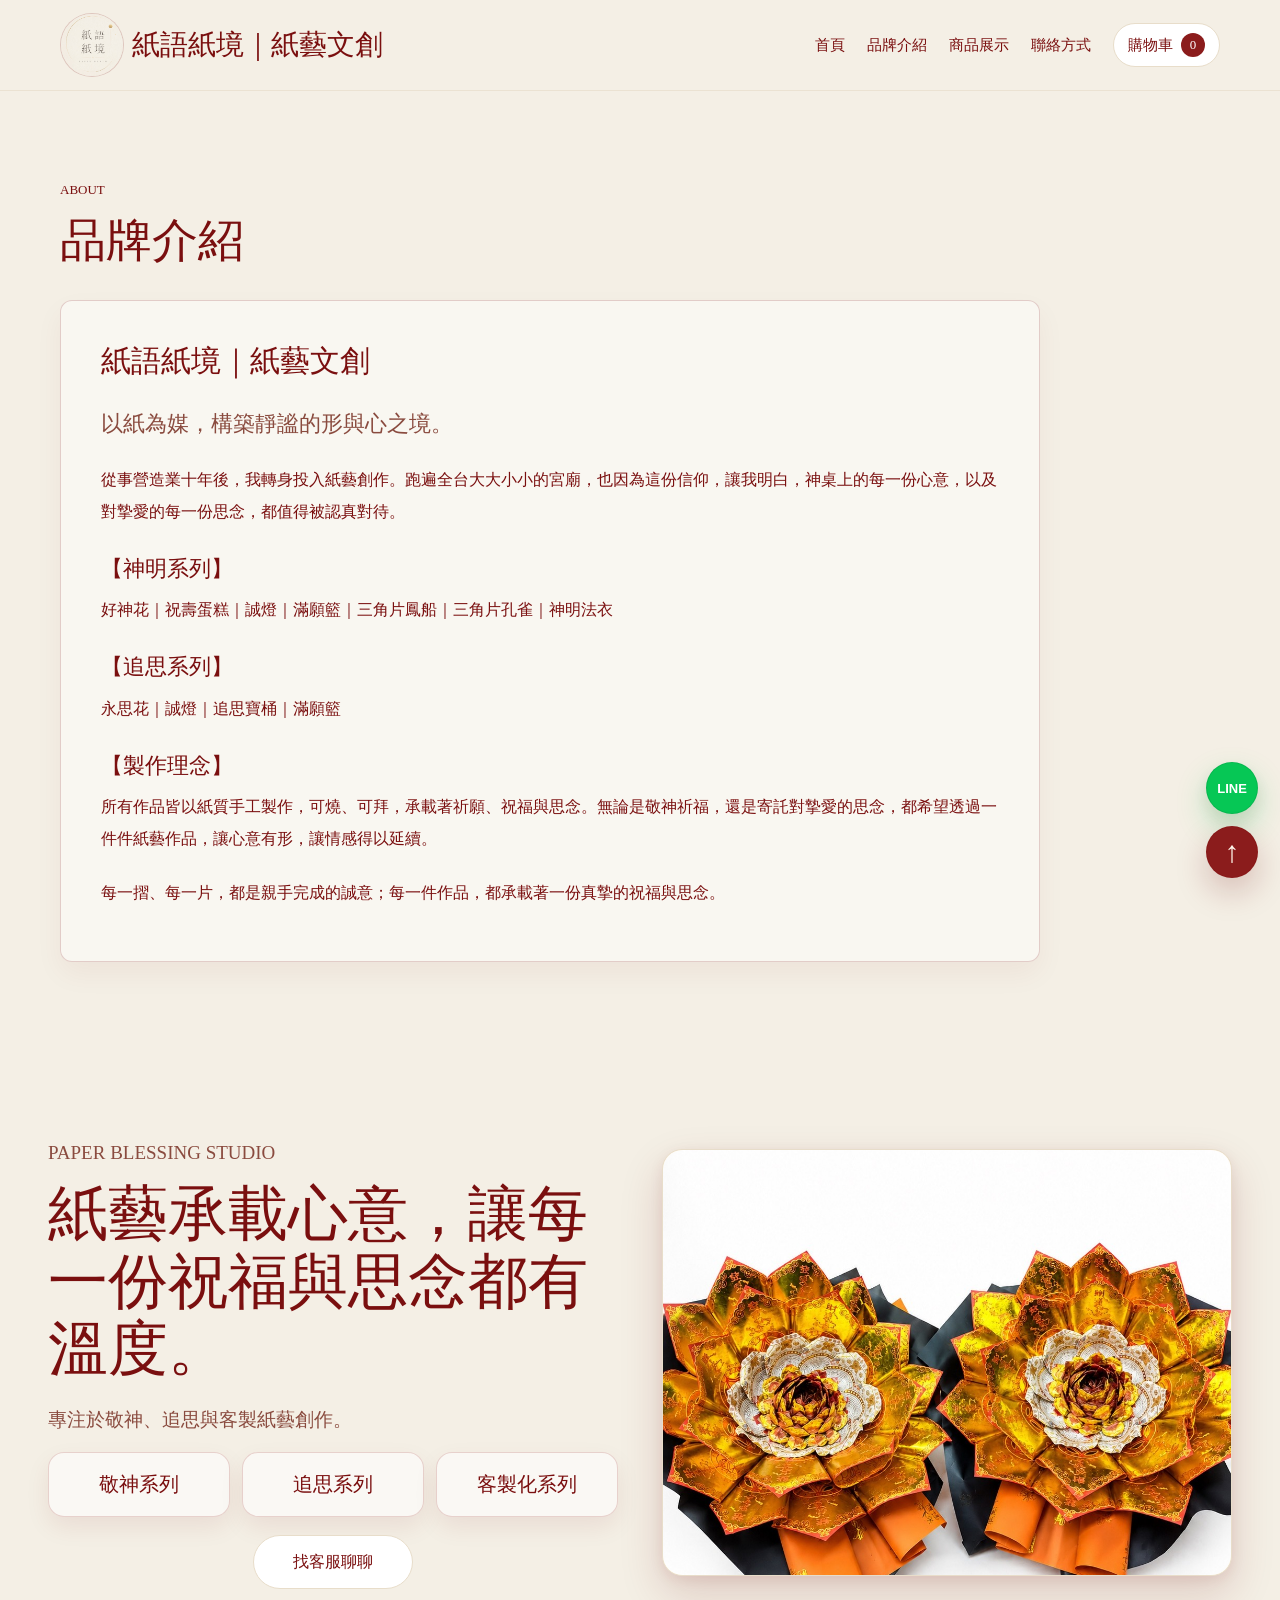
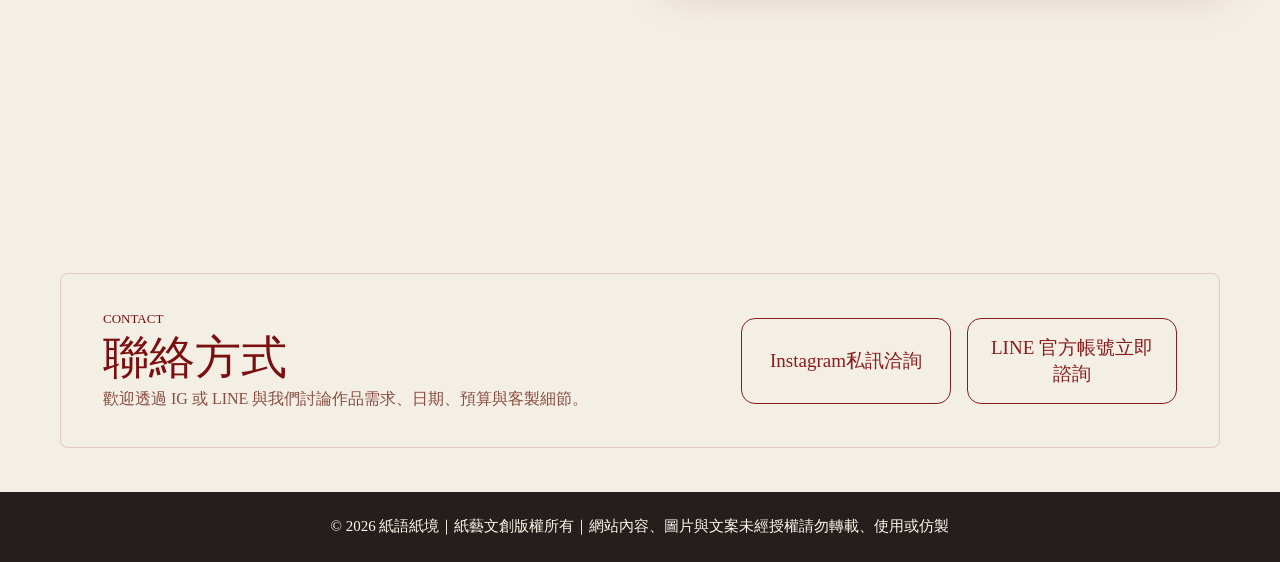
==== commit 454883ed: "Add files via upload" ====
--- a/index.html
+++ b/index.html
@@ -35,7 +35,7 @@
       </section>
 
 <section id="home" class="wrap hero">
-        <div><p class="eyebrow">Paper Blessing Studio</p><h1>紙藝承載心意，讓每一份祝福與思念都有溫度。</h1><p class="hero-subtitle">專注於敬神、追思與客製紙藝創作。</p><div class="hero-series-cards" aria-label="服務分類"><a href="./god-flower.html"><span>敬神系列</span></a><a href="./memorial-flower.html"><span>追思系列</span></a><a href="./products.html"><span>紙藝創作</span></a></div><div class="actions hero-contact-action"><a class="btn secondary" href="#contact">找客服聊聊</a></div></div>
+        <div><p class="eyebrow">Paper Blessing Studio</p><h1>紙藝承載心意，讓每一份祝福與思念都有溫度。</h1><p class="hero-subtitle">專注於敬神、追思與客製紙藝創作。</p><div class="hero-series-cards" aria-label="服務分類"><a href="./god-flower.html"><span>敬神系列</span></a><a href="./memorial-flower.html"><span>追思系列</span></a><a href="./products.html"><span>客製化系列</span></a></div><div class="actions hero-contact-action"><a class="btn secondary" href="#contact">找客服聊聊</a></div></div>
         <div class="visual"><img oncontextmenu="return false" draggable="false" src="./assets/home-hero-flowers.jpg" alt="好神花紙藝花作品" /></div>
       </section>
 
--- a/styles.css
+++ b/styles.css
@@ -103,3 +103,7 @@
 
 /* fixed official LINE button */
 body .line-fixed{position:fixed!important;right:22px!important;bottom:86px!important;z-index:99999!important;display:grid!important;place-items:center!important;width:52px!important;height:52px!important;border-radius:50%!important;background:#06C755!important;color:#fff!important;border:1px solid rgba(0,0,0,.08)!important;box-shadow:0 14px 32px rgba(6,199,85,.24),0 8px 18px rgba(111,15,15,.10)!important;font-family:Arial, sans-serif!important;font-size:13px!important;font-weight:700!important;letter-spacing:0!important;line-height:1!important;text-decoration:none!important;opacity:1!important;visibility:visible!important;pointer-events:auto!important;transform:none!important}body .line-fixed:hover{background:#05b84d!important;transform:translateY(-1px)!important}@media(max-width:520px){body .line-fixed{right:16px!important;bottom:72px!important;width:46px!important;height:46px!important;font-size:12px!important}}
+
+
+/* album category layout */
+.album-page{padding-top:72px!important}.album-heading h1{margin:0;font-size:clamp(36px,4.6vw,58px);line-height:1.15;color:#7A0F0F}.album-series{margin-top:54px}.album-series-head{display:flex;align-items:flex-end;justify-content:space-between;gap:18px;margin-bottom:20px}.album-series-head h2{color:#7A0F0F}.album-grid{display:grid;gap:18px}.four-albums{grid-template-columns:repeat(4,minmax(0,1fr))}.three-albums{grid-template-columns:repeat(3,minmax(0,1fr))}.album-card{display:grid;overflow:hidden;border:1px solid rgba(122,15,15,.18);border-radius:20px;background:rgba(255,255,255,.56);box-shadow:0 12px 30px rgba(111,15,15,.06);transition:transform .18s ease,box-shadow .18s ease,border-color .18s ease}.album-card:hover{transform:translateY(-3px);border-color:rgba(122,15,15,.34);box-shadow:0 18px 42px rgba(111,15,15,.12)}.album-card img{width:100%;height:230px;object-fit:cover;background:#fff8e8}.album-card div{padding:22px}.album-card p{margin:0;color:#8a4b3f}.custom-album-panel{padding:30px;border:1px solid rgba(122,15,15,.18);border-radius:20px;background:rgba(255,255,255,.48);box-shadow:0 12px 30px rgba(111,15,15,.06)}.custom-album-panel p{max-width:820px;margin:0;color:#8a4b3f;font-size:18px;line-height:2}@media(max-width:980px){.four-albums,.three-albums{grid-template-columns:repeat(2,minmax(0,1fr))}}@media(max-width:560px){.album-page{padding-top:46px!important}.album-series-head{display:block}.four-albums,.three-albums{grid-template-columns:1fr}.album-card img{height:220px}.custom-album-panel{padding:24px 20px}}
